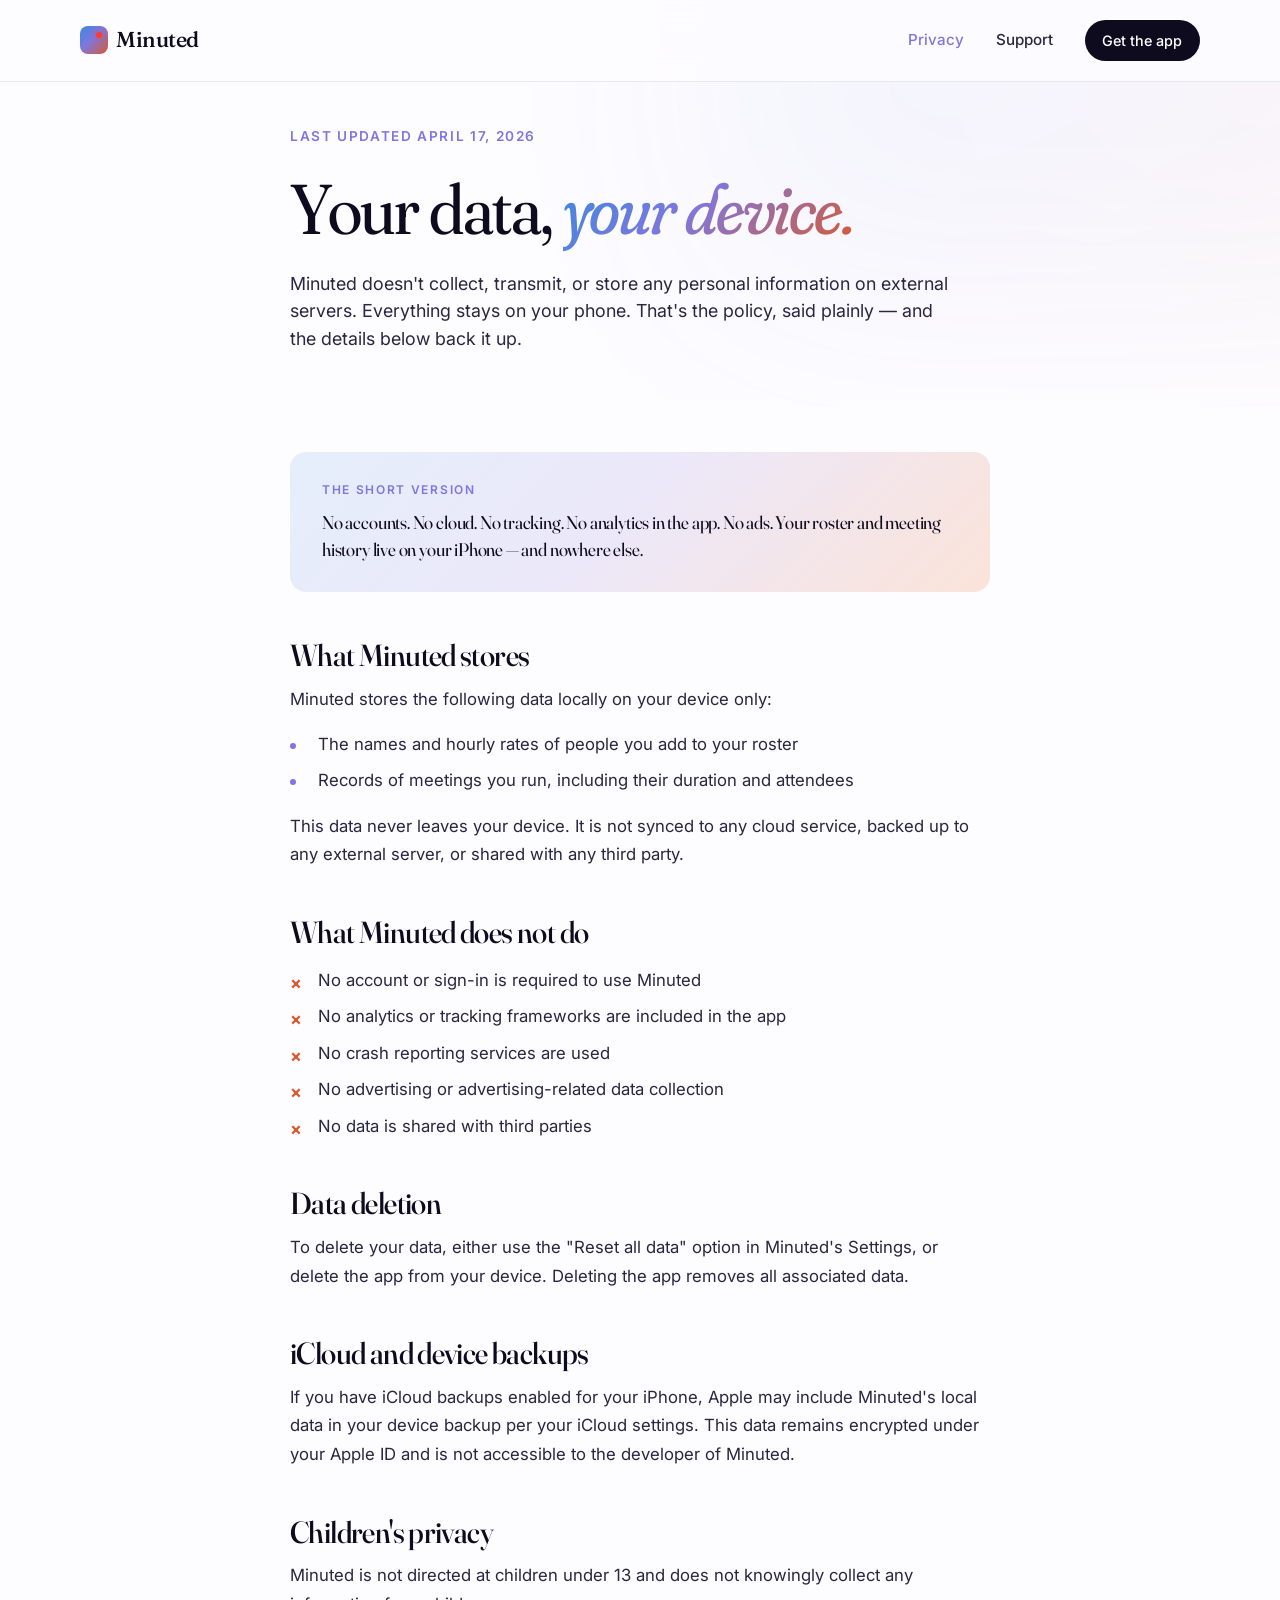
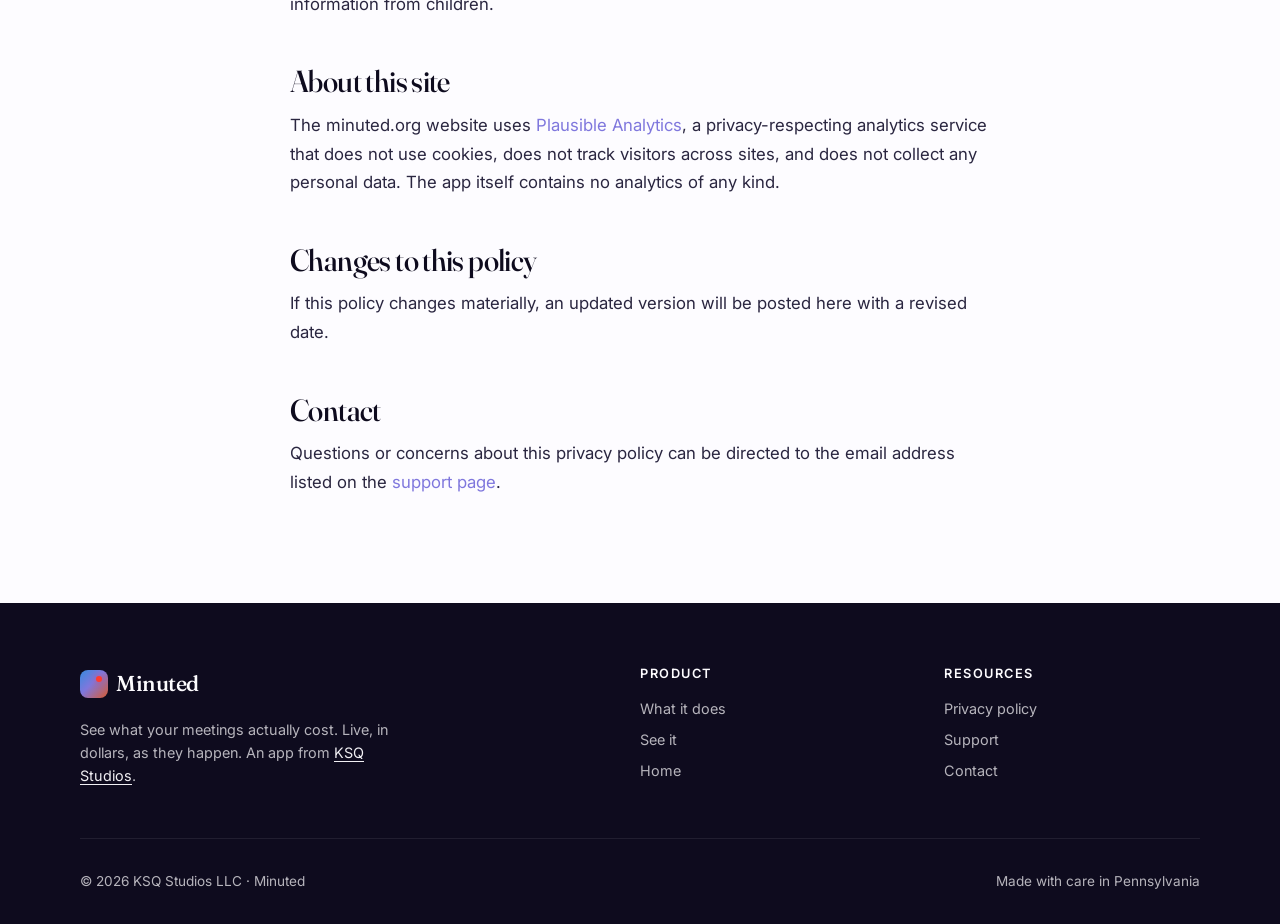
==== privacy.html @ 99061b3e "Update privacy/support: standardize email to support@ksqstudios.com" ====
<!DOCTYPE html>
<html lang="en">
<head>
  <meta charset="UTF-8">
  <meta name="viewport" content="width=device-width, initial-scale=1.0">
  <meta name="description" content="Minuted doesn't collect or transmit any personal data. Everything stays on your device.">
  <title>Privacy — Minuted</title>

  <!-- Favicon -->
  <link rel="icon" type="image/png" href="/favicon.png">
  <link rel="apple-touch-icon" href="/apple-touch-icon.png">

  <meta property="og:title" content="Minuted — Privacy">
  <meta property="og:description" content="Minuted doesn't collect or transmit any personal data. Everything stays on your device.">
  <meta property="og:type" content="website">
  <meta property="og:url" content="https://minuted.org/privacy">
  <meta property="og:image" content="https://minuted.org/og-image.png">
  <meta property="og:image:width" content="1200">
  <meta property="og:image:height" content="630">
  <meta name="twitter:card" content="summary_large_image">
  <meta name="twitter:image" content="https://minuted.org/og-image.png">

  <link rel="canonical" href="https://minuted.org/privacy">

  <link rel="preconnect" href="https://fonts.googleapis.com">
  <link rel="preconnect" href="https://fonts.gstatic.com" crossorigin>
  <link href="https://fonts.googleapis.com/css2?family=Fraunces:ital,opsz,wght@0,9..144,300..900;1,9..144,300..900&family=Inter:wght@400;500;600;700&display=swap" rel="stylesheet">

  <script defer data-domain="minuted.org" src="https://plausible.io/js/script.js"></script>

  <style>
    :root {
      --color-blue: #378ADD;
      --color-purple: #7F77DD;
      --color-coral: #D85A30;
      --color-ink: #0E0B1E;
      --color-ink-soft: #2A2640;
      --color-mist: #F7F4FB;
      --color-paper: #FDFCFF;
      --color-border: rgba(14, 11, 30, 0.08);

      --gradient-meeting: linear-gradient(135deg, #378ADD 0%, #7F77DD 45%, #D85A30 100%);
      --gradient-soft: linear-gradient(135deg, #E5EEFB 0%, #EBE8FA 45%, #FBE3D9 100%);

      --font-display: 'Fraunces', Georgia, serif;
      --font-body: 'Inter', -apple-system, BlinkMacSystemFont, sans-serif;

      --container: 1200px;
      --container-narrow: 780px;
    }

    * { box-sizing: border-box; }

    html {
      scroll-behavior: smooth;
      -webkit-font-smoothing: antialiased;
      -moz-osx-font-smoothing: grayscale;
    }

    body {
      margin: 0;
      padding: 0;
      font-family: var(--font-body);
      font-size: 17px;
      line-height: 1.6;
      color: var(--color-ink);
      background: var(--color-paper);
      overflow-x: hidden;
    }

    h1, h2, h3, h4 {
      font-family: var(--font-display);
      font-weight: 400;
      letter-spacing: -0.02em;
      line-height: 1.05;
      margin: 0;
    }

    h1 {
      font-size: clamp(2.6rem, 6vw, 4.4rem);
      font-variation-settings: "opsz" 144, "SOFT" 50;
    }

    h2 {
      font-size: clamp(1.5rem, 2.5vw, 1.9rem);
      font-variation-settings: "opsz" 100;
      font-weight: 500;
    }

    h3 {
      font-size: 1.1rem;
      font-family: var(--font-body);
      font-weight: 600;
      letter-spacing: -0.01em;
      line-height: 1.3;
    }

    p { margin: 0 0 1em; }

    a {
      color: var(--color-purple);
      text-decoration: none;
      transition: color 0.2s ease;
    }

    a:hover { color: var(--color-coral); }

    .container {
      max-width: var(--container);
      margin: 0 auto;
      padding: 0 clamp(20px, 5vw, 40px);
    }

    .container-narrow {
      max-width: var(--container-narrow);
      margin: 0 auto;
      padding: 0 clamp(20px, 5vw, 40px);
    }

    /* Nav */
    nav {
      position: fixed;
      top: 0;
      left: 0;
      right: 0;
      z-index: 100;
      padding: 1.25rem 0;
      background: rgba(253, 252, 255, 0.85);
      backdrop-filter: blur(12px);
      -webkit-backdrop-filter: blur(12px);
      border-bottom: 1px solid var(--color-border);
    }

    .nav-inner {
      display: flex;
      align-items: center;
      justify-content: space-between;
    }

    .logo {
      display: flex;
      align-items: center;
      gap: 0.5rem;
      font-family: var(--font-display);
      font-size: 1.35rem;
      font-weight: 500;
      color: var(--color-ink);
      letter-spacing: -0.02em;
    }

    .logo-mark {
      width: 28px;
      height: 28px;
      background: var(--gradient-meeting);
      border-radius: 8px;
      position: relative;
      overflow: hidden;
    }

    .logo-mark::after {
      content: '';
      position: absolute;
      top: 6px;
      right: 6px;
      width: 6px;
      height: 6px;
      background: #FF3B30;
      border-radius: 50%;
      box-shadow: 0 0 6px rgba(255, 59, 48, 0.6);
    }

    .nav-links {
      display: flex;
      gap: 2rem;
      align-items: center;
      font-size: 0.95rem;
    }

    .nav-links a {
      color: var(--color-ink-soft);
      font-weight: 500;
    }

    .nav-links a.active {
      color: var(--color-purple);
    }

    .nav-cta {
      background: var(--color-ink);
      color: white !important;
      padding: 0.55rem 1.1rem;
      border-radius: 100px;
      font-size: 0.9rem;
      transition: transform 0.2s ease, background 0.2s ease;
    }

    .nav-cta:hover {
      background: var(--color-purple);
      transform: translateY(-1px);
      color: white !important;
    }

    @media (max-width: 640px) {
      .nav-links a:not(.nav-cta):not(.active) { display: none; }
    }

    /* Page hero — quieter than the main site's */
    .page-hero {
      padding: clamp(7rem, 14vh, 10rem) 0 clamp(2rem, 4vh, 3rem);
      position: relative;
      overflow: hidden;
    }

    .page-hero::before {
      content: '';
      position: absolute;
      top: -30%;
      right: -15%;
      width: 60%;
      height: 100%;
      background: var(--gradient-meeting);
      opacity: 0.06;
      filter: blur(120px);
      z-index: -1;
    }

    .page-eyebrow {
      font-family: var(--font-body);
      font-size: 0.85rem;
      font-weight: 600;
      letter-spacing: 0.12em;
      text-transform: uppercase;
      color: var(--color-purple);
      margin-bottom: 1.5rem;
    }

    .page-hero h1 em {
      font-style: italic;
      background: var(--gradient-meeting);
      -webkit-background-clip: text;
      background-clip: text;
      -webkit-text-fill-color: transparent;
      font-variation-settings: "opsz" 144, "SOFT" 100;
    }

    .page-hero-sub {
      max-width: 60ch;
      font-size: clamp(1.05rem, 1.4vw, 1.2rem);
      color: var(--color-ink-soft);
      margin-top: 1.5rem;
      line-height: 1.55;
    }

    /* Article body */
    article {
      padding: clamp(2rem, 5vh, 4rem) 0 clamp(4rem, 10vh, 7rem);
    }

    article h2 {
      margin-top: 3rem;
      margin-bottom: 0.8rem;
    }

    article h2:first-of-type {
      margin-top: 0;
    }

    article p {
      color: var(--color-ink-soft);
      font-size: 1.05rem;
      line-height: 1.7;
    }

    article ul {
      color: var(--color-ink-soft);
      font-size: 1.05rem;
      line-height: 1.7;
      padding-left: 0;
      list-style: none;
    }

    article ul li {
      padding-left: 1.75rem;
      position: relative;
      margin-bottom: 0.5rem;
    }

    article ul li::before {
      content: '';
      position: absolute;
      left: 0;
      top: 0.75em;
      width: 6px;
      height: 6px;
      border-radius: 50%;
      background: var(--color-purple);
    }

    /* Summary callout at the top */
    .summary {
      padding: 1.75rem 2rem;
      background: var(--gradient-soft);
      border-radius: 16px;
      margin-bottom: 3rem;
    }

    .summary-label {
      font-family: var(--font-body);
      font-size: 0.75rem;
      font-weight: 600;
      letter-spacing: 0.14em;
      text-transform: uppercase;
      color: var(--color-purple);
      margin-bottom: 0.6rem;
    }

    .summary p {
      margin: 0;
      font-family: var(--font-display);
      font-weight: 400;
      font-size: 1.15rem;
      line-height: 1.5;
      color: var(--color-ink);
      font-variation-settings: "opsz" 100;
      letter-spacing: -0.01em;
    }

    /* "What Minuted does not do" — styled as a clear list */
    .negation-list li::before {
      background: none;
      width: auto;
      height: auto;
      top: 0.45em;
      color: var(--color-coral);
      content: '×';
      font-weight: 700;
      font-size: 1.1rem;
      line-height: 1;
    }

    /* Footer */
    footer {
      background: var(--color-ink);
      color: rgba(253, 252, 255, 0.7);
      padding: 4rem 0 2rem;
      font-size: 0.9rem;
    }

    .footer-inner {
      display: grid;
      grid-template-columns: 2fr 1fr 1fr;
      gap: 3rem;
      margin-bottom: 3rem;
    }

    @media (max-width: 768px) {
      .footer-inner {
        grid-template-columns: 1fr;
        gap: 2rem;
      }
    }

    .footer-brand {
      max-width: 320px;
    }

    .footer-brand .logo {
      color: var(--color-paper);
      margin-bottom: 1rem;
    }

    .footer-brand p {
      font-size: 0.9rem;
      line-height: 1.6;
      margin: 0;
    }

    .footer-col h4 {
      font-family: var(--font-body);
      font-size: 0.8rem;
      font-weight: 600;
      letter-spacing: 0.12em;
      text-transform: uppercase;
      color: var(--color-paper);
      margin: 0 0 1rem;
    }

    .footer-col a {
      display: block;
      color: rgba(253, 252, 255, 0.7);
      margin-bottom: 0.5rem;
    }

    .footer-col a:hover {
      color: var(--color-paper);
    }

    .footer-bottom {
      padding-top: 2rem;
      border-top: 1px solid rgba(253, 252, 255, 0.08);
      display: flex;
      justify-content: space-between;
      flex-wrap: wrap;
      gap: 1rem;
      font-size: 0.85rem;
    }
  </style>
</head>
<body>

  <nav>
    <div class="container">
      <div class="nav-inner">
        <a href="/" class="logo">
          <div class="logo-mark"></div>
          <span>Minuted</span>
        </a>
        <div class="nav-links">
          <a href="/privacy" class="active">Privacy</a>
          <a href="/support">Support</a>
          <a href="/" class="nav-cta">Get the app</a>
        </div>
      </div>
    </div>
  </nav>

  <header class="page-hero">
    <div class="container-narrow">
      <div class="page-eyebrow">Last updated April 17, 2026</div>
      <h1>Your data, <em>your device.</em></h1>
      <p class="page-hero-sub">Minuted doesn't collect, transmit, or store any personal information on external servers. Everything stays on your phone. That's the policy, said plainly — and the details below back it up.</p>
    </div>
  </header>

  <article>
    <div class="container-narrow">

      <div class="summary">
        <div class="summary-label">The short version</div>
        <p>No accounts. No cloud. No tracking. No analytics in the app. No ads. Your roster and meeting history live on your iPhone — and nowhere else.</p>
      </div>

      <h2>What Minuted stores</h2>
      <p>Minuted stores the following data locally on your device only:</p>
      <ul>
        <li>The names and hourly rates of people you add to your roster</li>
        <li>Records of meetings you run, including their duration and attendees</li>
      </ul>
      <p>This data never leaves your device. It is not synced to any cloud service, backed up to any external server, or shared with any third party.</p>

      <h2>What Minuted does not do</h2>
      <ul class="negation-list">
        <li>No account or sign-in is required to use Minuted</li>
        <li>No analytics or tracking frameworks are included in the app</li>
        <li>No crash reporting services are used</li>
        <li>No advertising or advertising-related data collection</li>
        <li>No data is shared with third parties</li>
      </ul>

      <h2>Data deletion</h2>
      <p>To delete your data, either use the "Reset all data" option in Minuted's Settings, or delete the app from your device. Deleting the app removes all associated data.</p>

      <h2>iCloud and device backups</h2>
      <p>If you have iCloud backups enabled for your iPhone, Apple may include Minuted's local data in your device backup per your iCloud settings. This data remains encrypted under your Apple ID and is not accessible to the developer of Minuted.</p>

      <h2>Children's privacy</h2>
      <p>Minuted is not directed at children under 13 and does not knowingly collect any information from children.</p>

      <h2>About this site</h2>
      <p>The minuted.org website uses <a href="https://plausible.io/privacy-focused-web-analytics" target="_blank" rel="noopener">Plausible Analytics</a>, a privacy-respecting analytics service that does not use cookies, does not track visitors across sites, and does not collect any personal data. The app itself contains no analytics of any kind.</p>

      <h2>Changes to this policy</h2>
      <p>If this policy changes materially, an updated version will be posted here with a revised date.</p>

      <h2>Contact</h2>
      <p>Questions or concerns about this privacy policy can be directed to the email address listed on the <a href="/support">support page</a>.</p>

    </div>
  </article>

  <footer>
    <div class="container">
      <div class="footer-inner">
        <div class="footer-brand">
          <a href="/" class="logo">
            <div class="logo-mark"></div>
            <span>Minuted</span>
          </a>
          <p>See what your meetings actually cost. Live, in dollars, as they happen. An app from <a href="https://ksqstudios.com" style="color:rgba(253,252,255,0.95);text-decoration:underline;text-decoration-thickness:1px;text-underline-offset:3px;">KSQ Studios</a>.</p>
        </div>

        <div class="footer-col">
          <h4>Product</h4>
          <a href="/#what">What it does</a>
          <a href="/#showcase">See it</a>
          <a href="/">Home</a>
        </div>

        <div class="footer-col">
          <h4>Resources</h4>
          <a href="/privacy">Privacy policy</a>
          <a href="/support">Support</a>
          <a href="mailto:support@ksqstudios.com">Contact</a>
        </div>
      </div>

      <div class="footer-bottom">
        <div>© 2026 KSQ Studios LLC · Minuted</div>
        <div>Made with care in Pennsylvania</div>
      </div>
    </div>
  </footer>

</body>
</html>
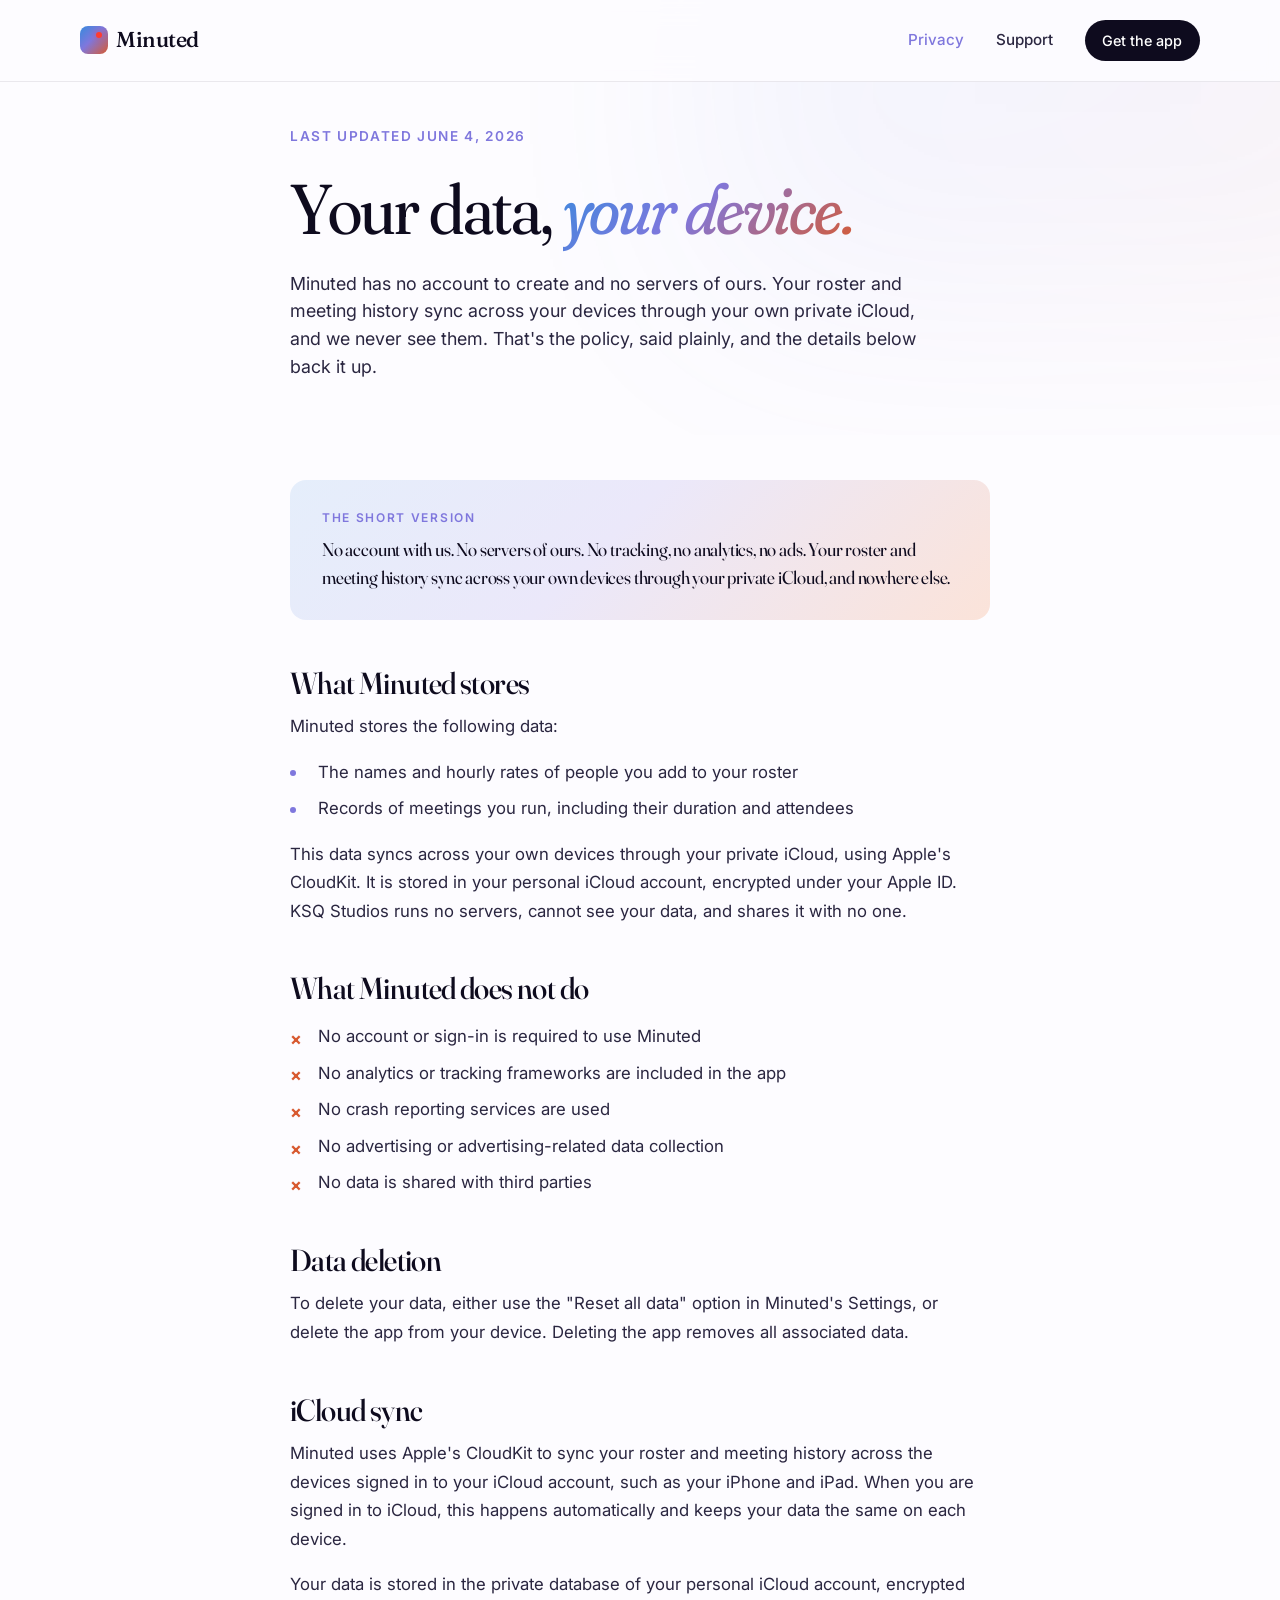
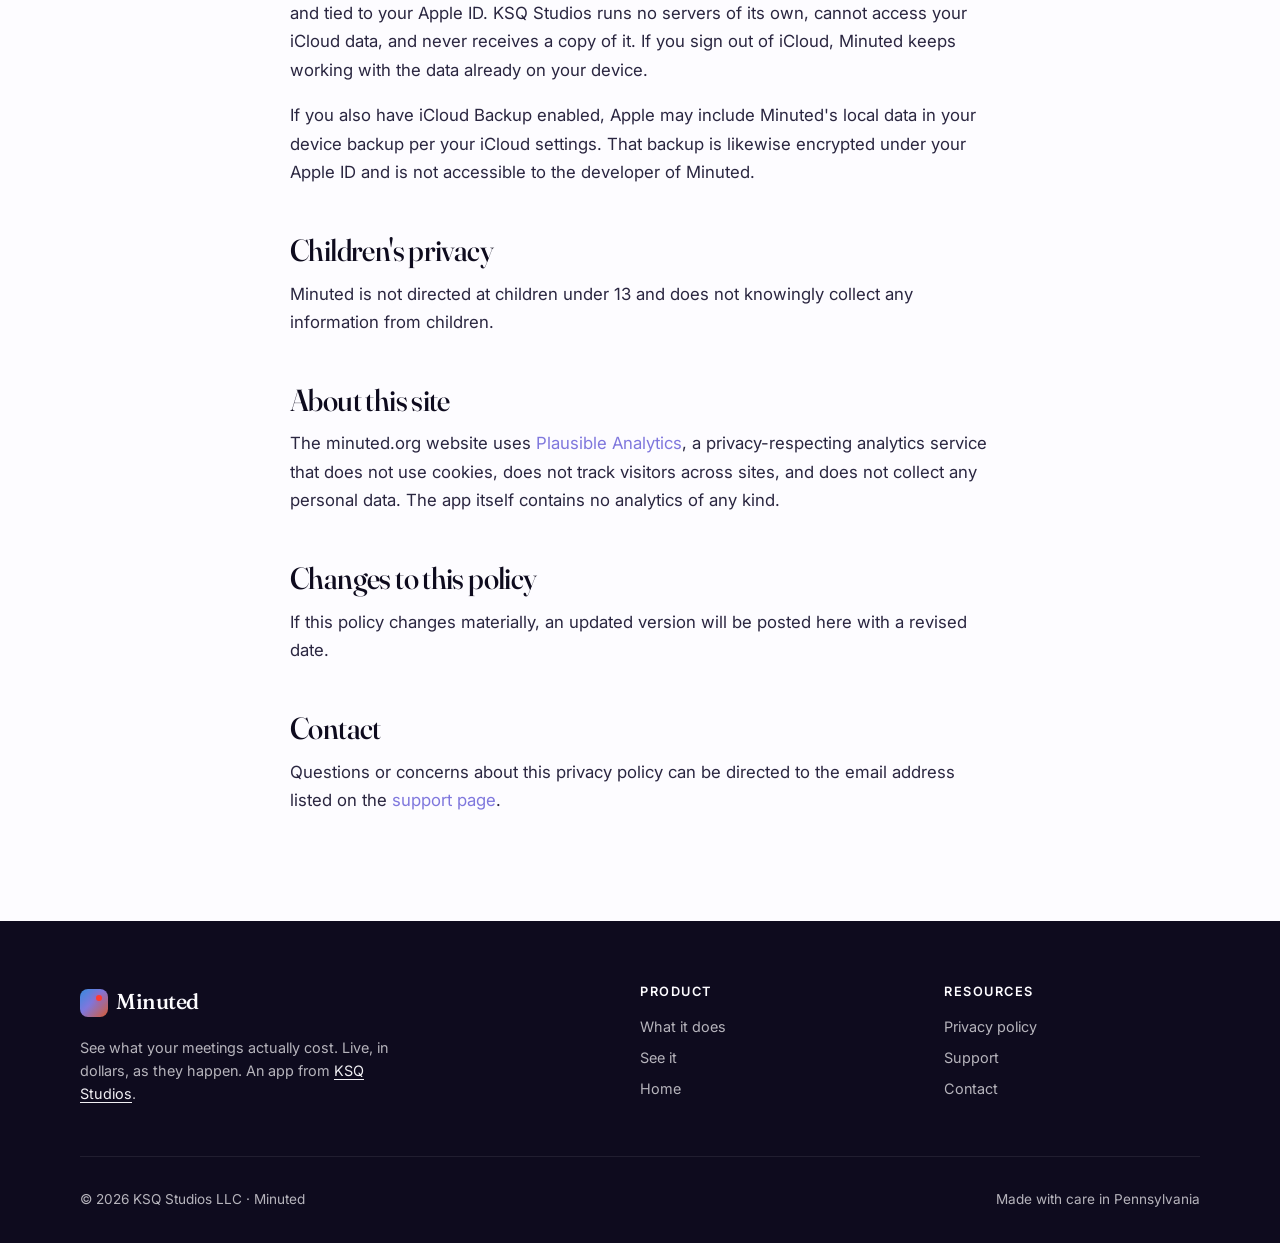
==== commit 972be7e4: "Updated index and privacy pages to document new iCloud sync features" ====
--- a/privacy.html
+++ b/privacy.html
@@ -3,7 +3,7 @@
 <head>
   <meta charset="UTF-8">
   <meta name="viewport" content="width=device-width, initial-scale=1.0">
-  <meta name="description" content="Minuted doesn't collect or transmit any personal data. Everything stays on your device.">
+  <meta name="description" content="Minuted has no account and no servers of ours. Your data syncs across your devices through your private iCloud, and we never see it.">
   <title>Privacy — Minuted</title>
 
   <!-- Favicon -->
@@ -11,7 +11,7 @@
   <link rel="apple-touch-icon" href="/apple-touch-icon.png">
 
   <meta property="og:title" content="Minuted — Privacy">
-  <meta property="og:description" content="Minuted doesn't collect or transmit any personal data. Everything stays on your device.">
+  <meta property="og:description" content="Minuted has no account and no servers of ours. Your data syncs across your devices through your private iCloud, and we never see it.">
   <meta property="og:type" content="website">
   <meta property="og:url" content="https://minuted.org/privacy">
   <meta property="og:image" content="https://minuted.org/og-image.png">
@@ -426,9 +426,9 @@
 
   <header class="page-hero">
     <div class="container-narrow">
-      <div class="page-eyebrow">Last updated April 17, 2026</div>
+      <div class="page-eyebrow">Last updated June 4, 2026</div>
       <h1>Your data, <em>your device.</em></h1>
-      <p class="page-hero-sub">Minuted doesn't collect, transmit, or store any personal information on external servers. Everything stays on your phone. That's the policy, said plainly — and the details below back it up.</p>
+      <p class="page-hero-sub">Minuted has no account to create and no servers of ours. Your roster and meeting history sync across your devices through your own private iCloud, and we never see them. That's the policy, said plainly, and the details below back it up.</p>
     </div>
   </header>
 
@@ -437,16 +437,16 @@
 
       <div class="summary">
         <div class="summary-label">The short version</div>
-        <p>No accounts. No cloud. No tracking. No analytics in the app. No ads. Your roster and meeting history live on your iPhone — and nowhere else.</p>
+        <p>No account with us. No servers of ours. No tracking, no analytics, no ads. Your roster and meeting history sync across your own devices through your private iCloud, and nowhere else.</p>
       </div>
 
       <h2>What Minuted stores</h2>
-      <p>Minuted stores the following data locally on your device only:</p>
+      <p>Minuted stores the following data:</p>
       <ul>
         <li>The names and hourly rates of people you add to your roster</li>
         <li>Records of meetings you run, including their duration and attendees</li>
       </ul>
-      <p>This data never leaves your device. It is not synced to any cloud service, backed up to any external server, or shared with any third party.</p>
+      <p>This data syncs across your own devices through your private iCloud, using Apple's CloudKit. It is stored in your personal iCloud account, encrypted under your Apple ID. KSQ Studios runs no servers, cannot see your data, and shares it with no one.</p>
 
       <h2>What Minuted does not do</h2>
       <ul class="negation-list">
@@ -460,8 +460,10 @@
       <h2>Data deletion</h2>
       <p>To delete your data, either use the "Reset all data" option in Minuted's Settings, or delete the app from your device. Deleting the app removes all associated data.</p>
 
-      <h2>iCloud and device backups</h2>
-      <p>If you have iCloud backups enabled for your iPhone, Apple may include Minuted's local data in your device backup per your iCloud settings. This data remains encrypted under your Apple ID and is not accessible to the developer of Minuted.</p>
+      <h2>iCloud sync</h2>
+      <p>Minuted uses Apple's CloudKit to sync your roster and meeting history across the devices signed in to your iCloud account, such as your iPhone and iPad. When you are signed in to iCloud, this happens automatically and keeps your data the same on each device.</p>
+      <p>Your data is stored in the private database of your personal iCloud account, encrypted and tied to your Apple ID. KSQ Studios runs no servers of its own, cannot access your iCloud data, and never receives a copy of it. If you sign out of iCloud, Minuted keeps working with the data already on your device.</p>
+      <p>If you also have iCloud Backup enabled, Apple may include Minuted's local data in your device backup per your iCloud settings. That backup is likewise encrypted under your Apple ID and is not accessible to the developer of Minuted.</p>
 
       <h2>Children's privacy</h2>
       <p>Minuted is not directed at children under 13 and does not knowingly collect any information from children.</p>
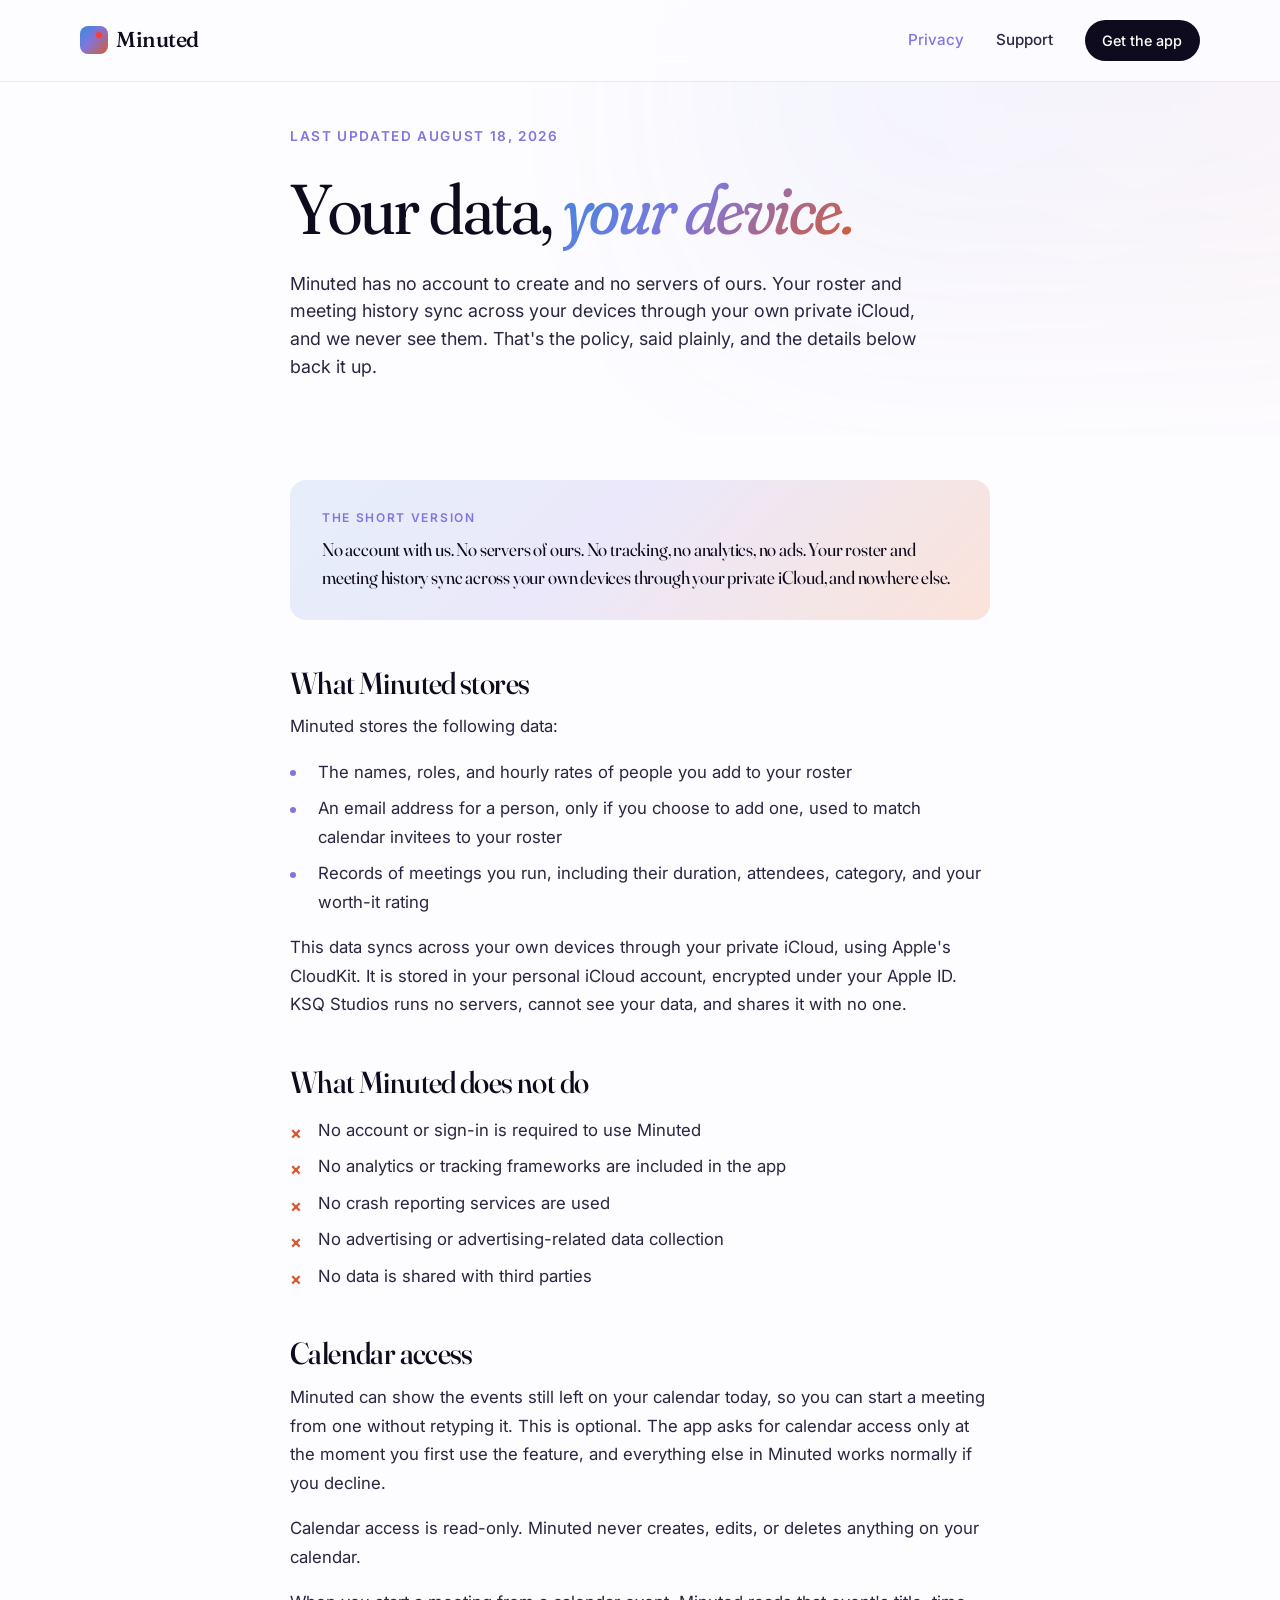
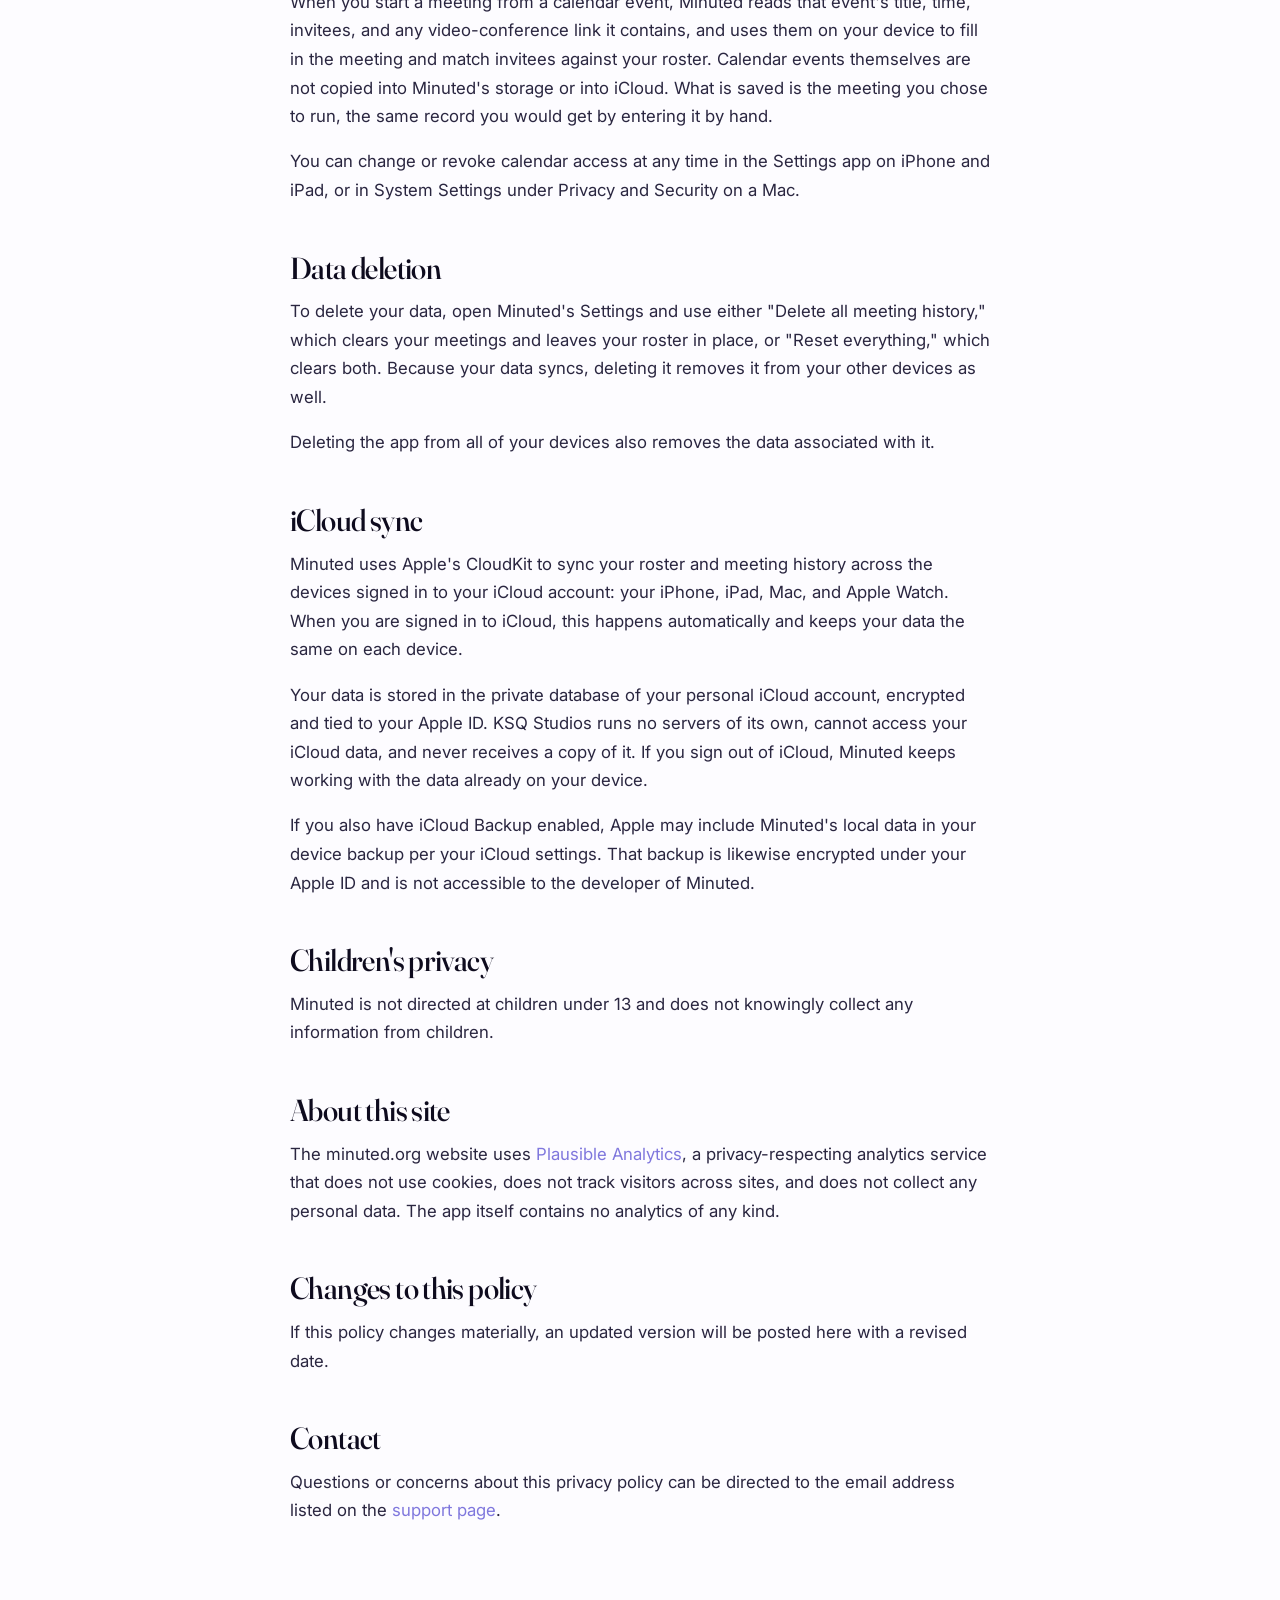
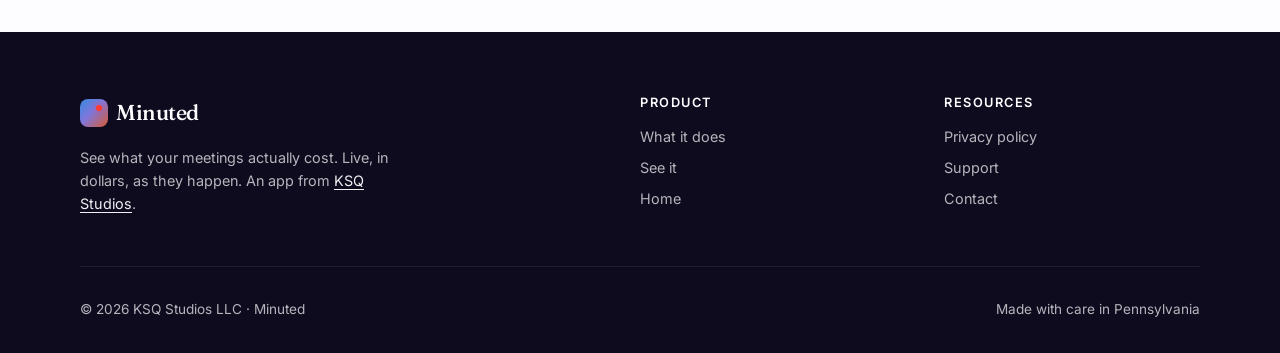
==== commit fc73422f: "updated all pages for new additional features and updates" ====
--- a/privacy.html
+++ b/privacy.html
@@ -426,7 +426,7 @@
 
   <header class="page-hero">
     <div class="container-narrow">
-      <div class="page-eyebrow">Last updated June 4, 2026</div>
+      <div class="page-eyebrow">Last updated August 18, 2026</div>
       <h1>Your data, <em>your device.</em></h1>
       <p class="page-hero-sub">Minuted has no account to create and no servers of ours. Your roster and meeting history sync across your devices through your own private iCloud, and we never see them. That's the policy, said plainly, and the details below back it up.</p>
     </div>
@@ -443,8 +443,9 @@
       <h2>What Minuted stores</h2>
       <p>Minuted stores the following data:</p>
       <ul>
-        <li>The names and hourly rates of people you add to your roster</li>
-        <li>Records of meetings you run, including their duration and attendees</li>
+        <li>The names, roles, and hourly rates of people you add to your roster</li>
+        <li>An email address for a person, only if you choose to add one, used to match calendar invitees to your roster</li>
+        <li>Records of meetings you run, including their duration, attendees, category, and your worth-it rating</li>
       </ul>
       <p>This data syncs across your own devices through your private iCloud, using Apple's CloudKit. It is stored in your personal iCloud account, encrypted under your Apple ID. KSQ Studios runs no servers, cannot see your data, and shares it with no one.</p>
 
@@ -457,11 +458,18 @@
         <li>No data is shared with third parties</li>
       </ul>
 
+      <h2>Calendar access</h2>
+      <p>Minuted can show the events still left on your calendar today, so you can start a meeting from one without retyping it. This is optional. The app asks for calendar access only at the moment you first use the feature, and everything else in Minuted works normally if you decline.</p>
+      <p>Calendar access is read-only. Minuted never creates, edits, or deletes anything on your calendar.</p>
+      <p>When you start a meeting from a calendar event, Minuted reads that event's title, time, invitees, and any video-conference link it contains, and uses them on your device to fill in the meeting and match invitees against your roster. Calendar events themselves are not copied into Minuted's storage or into iCloud. What is saved is the meeting you chose to run, the same record you would get by entering it by hand.</p>
+      <p>You can change or revoke calendar access at any time in the Settings app on iPhone and iPad, or in System Settings under Privacy and Security on a Mac.</p>
+
       <h2>Data deletion</h2>
-      <p>To delete your data, either use the "Reset all data" option in Minuted's Settings, or delete the app from your device. Deleting the app removes all associated data.</p>
+      <p>To delete your data, open Minuted's Settings and use either "Delete all meeting history," which clears your meetings and leaves your roster in place, or "Reset everything," which clears both. Because your data syncs, deleting it removes it from your other devices as well.</p>
+      <p>Deleting the app from all of your devices also removes the data associated with it.</p>
 
       <h2>iCloud sync</h2>
-      <p>Minuted uses Apple's CloudKit to sync your roster and meeting history across the devices signed in to your iCloud account, such as your iPhone and iPad. When you are signed in to iCloud, this happens automatically and keeps your data the same on each device.</p>
+      <p>Minuted uses Apple's CloudKit to sync your roster and meeting history across the devices signed in to your iCloud account: your iPhone, iPad, Mac, and Apple Watch. When you are signed in to iCloud, this happens automatically and keeps your data the same on each device.</p>
       <p>Your data is stored in the private database of your personal iCloud account, encrypted and tied to your Apple ID. KSQ Studios runs no servers of its own, cannot access your iCloud data, and never receives a copy of it. If you sign out of iCloud, Minuted keeps working with the data already on your device.</p>
       <p>If you also have iCloud Backup enabled, Apple may include Minuted's local data in your device backup per your iCloud settings. That backup is likewise encrypted under your Apple ID and is not accessible to the developer of Minuted.</p>
 
@@ -502,7 +510,7 @@
           <h4>Resources</h4>
           <a href="/privacy">Privacy policy</a>
           <a href="/support">Support</a>
-          <a href="mailto:support@ksqstudios.com">Contact</a>
+          <a href="mailto:techsupport@ksqstudios.com">Contact</a>
         </div>
       </div>
 
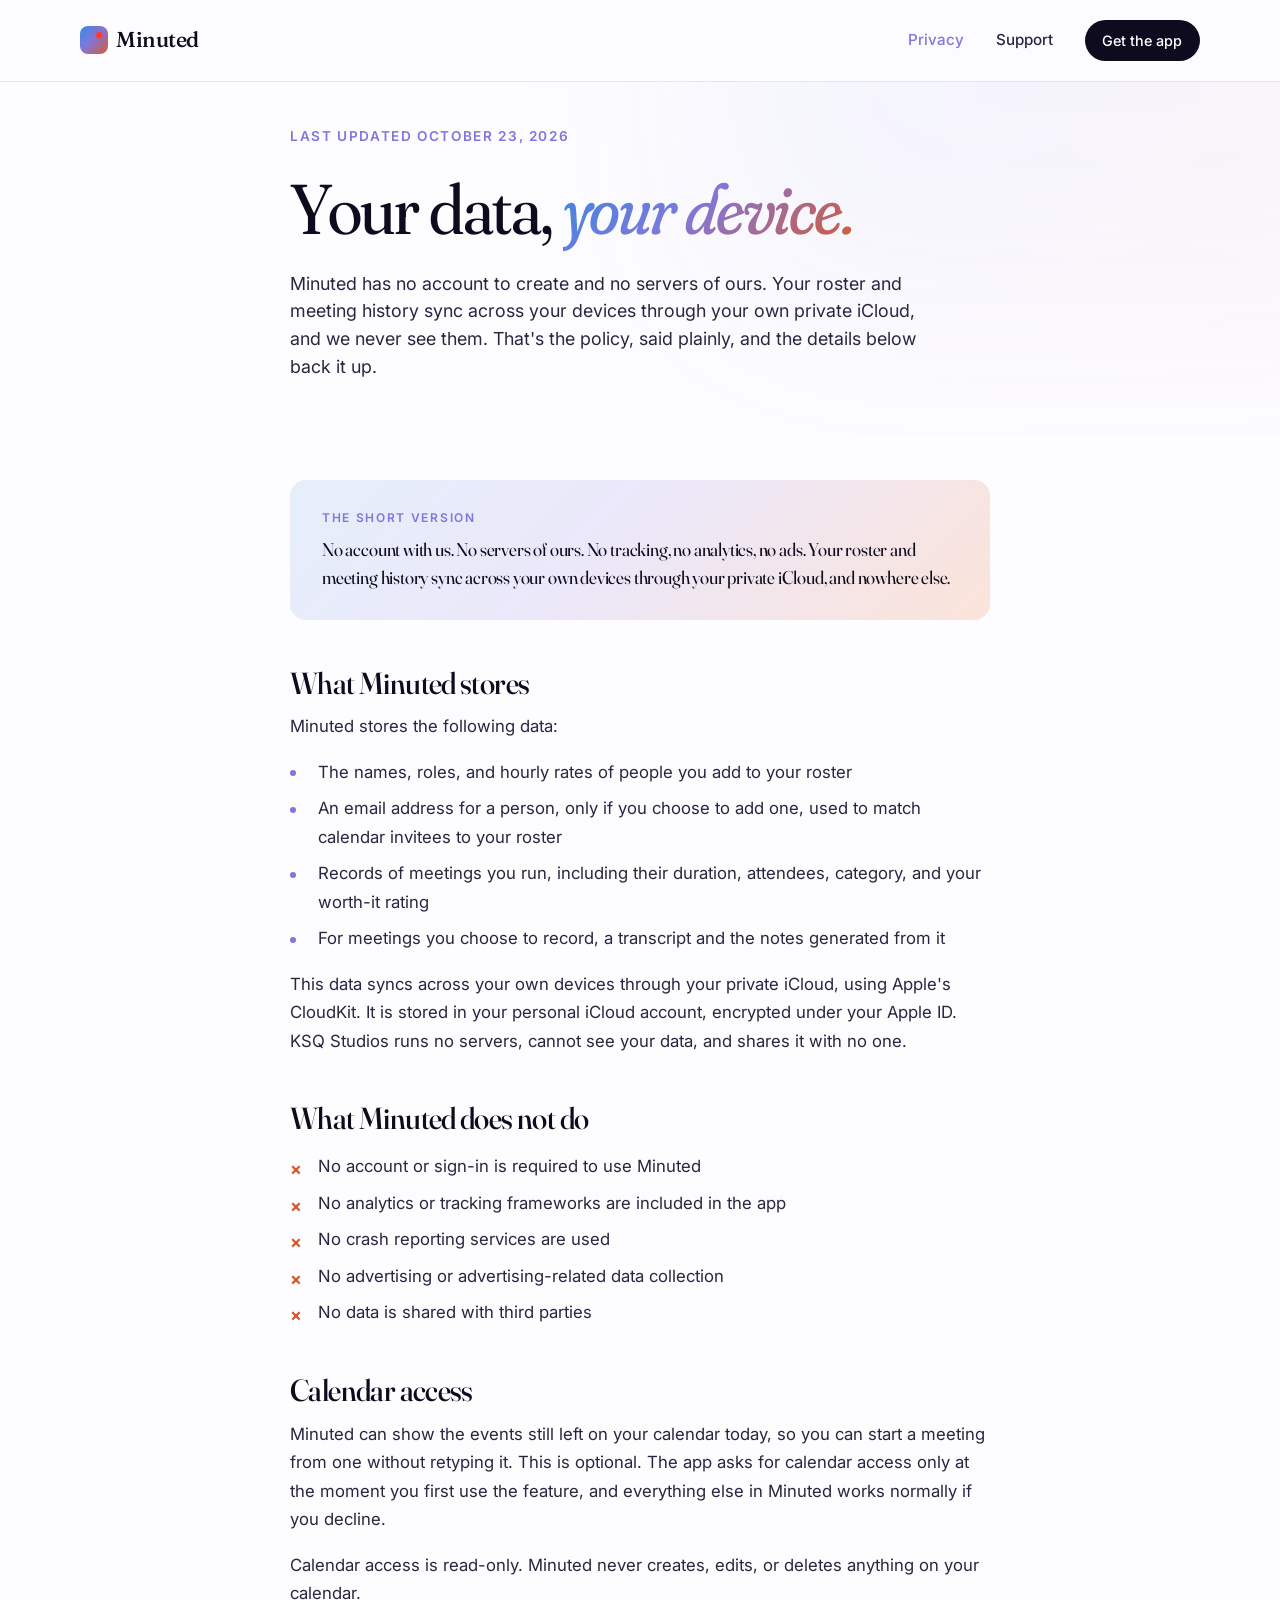
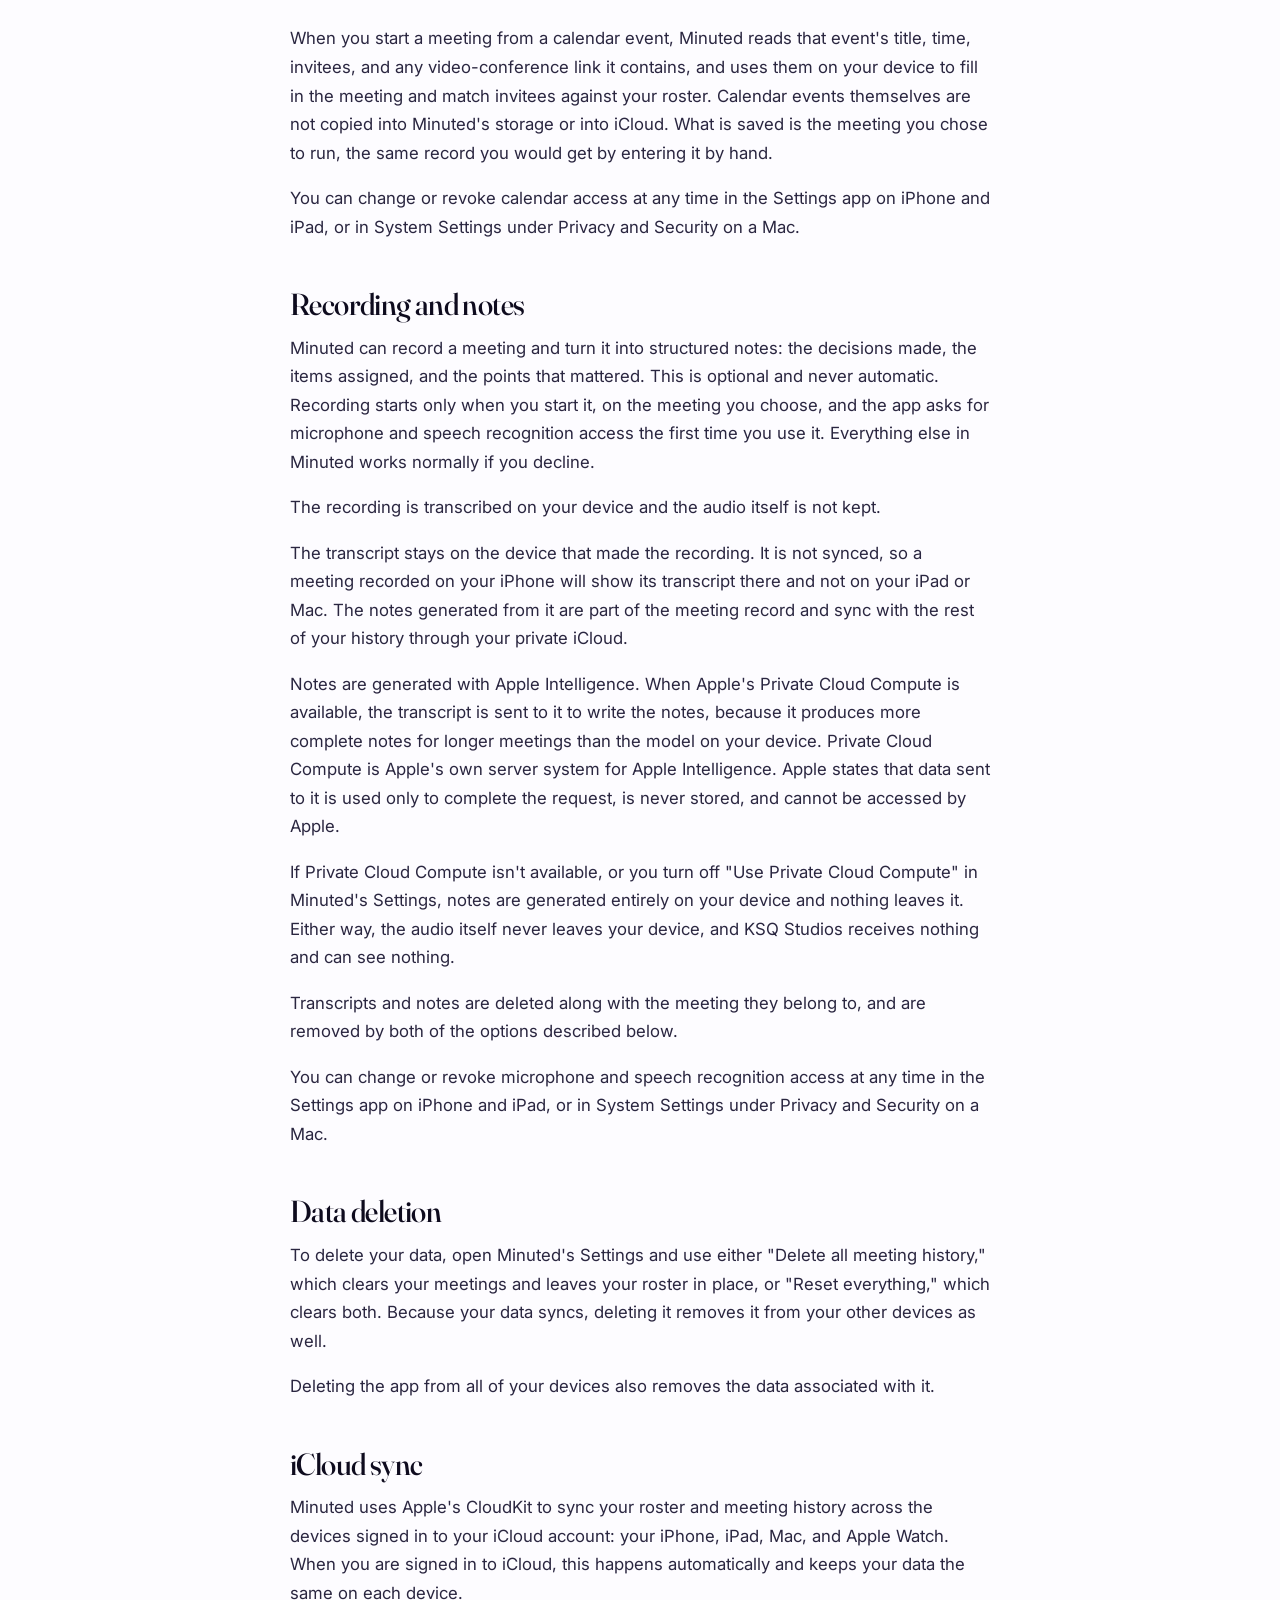
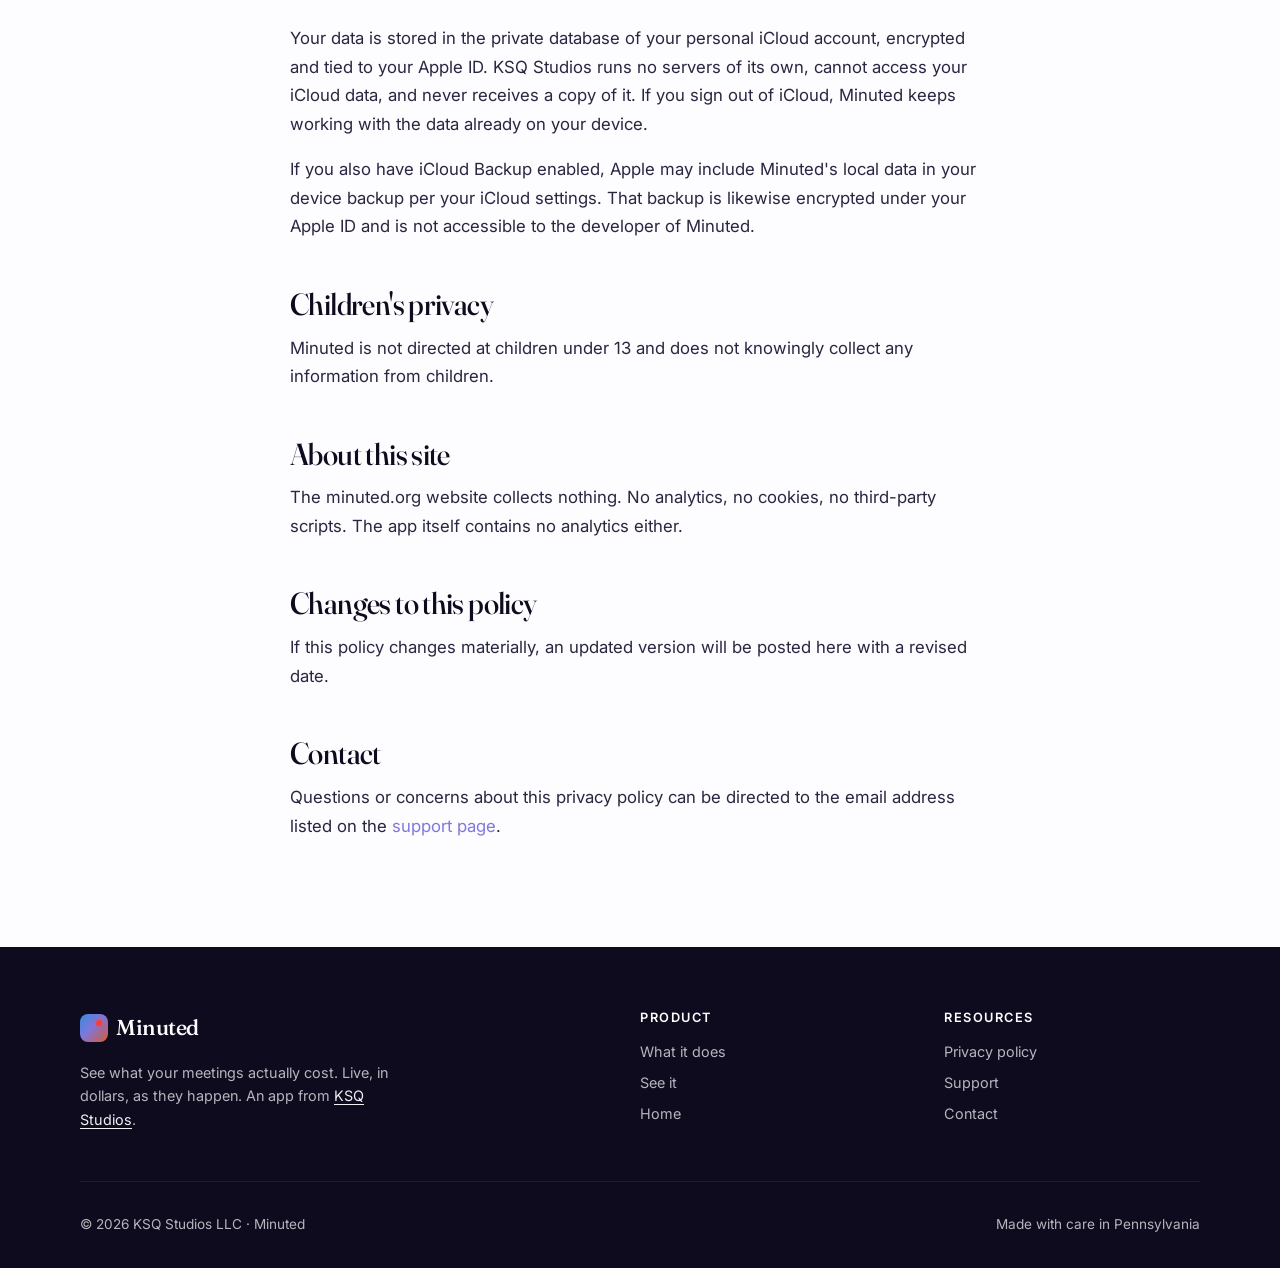
==== commit 889f02f6: "Updated full site for use of PCC going forward" ====
--- a/privacy.html
+++ b/privacy.html
@@ -26,7 +26,6 @@
   <link rel="preconnect" href="https://fonts.gstatic.com" crossorigin>
   <link href="https://fonts.googleapis.com/css2?family=Fraunces:ital,opsz,wght@0,9..144,300..900;1,9..144,300..900&family=Inter:wght@400;500;600;700&display=swap" rel="stylesheet">
 
-  <script defer data-domain="minuted.org" src="https://plausible.io/js/script.js"></script>
 
   <style>
     :root {
@@ -426,7 +425,7 @@
 
   <header class="page-hero">
     <div class="container-narrow">
-      <div class="page-eyebrow">Last updated August 18, 2026</div>
+      <div class="page-eyebrow">Last updated October 23, 2026</div>
       <h1>Your data, <em>your device.</em></h1>
       <p class="page-hero-sub">Minuted has no account to create and no servers of ours. Your roster and meeting history sync across your devices through your own private iCloud, and we never see them. That's the policy, said plainly, and the details below back it up.</p>
     </div>
@@ -446,6 +445,7 @@
         <li>The names, roles, and hourly rates of people you add to your roster</li>
         <li>An email address for a person, only if you choose to add one, used to match calendar invitees to your roster</li>
         <li>Records of meetings you run, including their duration, attendees, category, and your worth-it rating</li>
+        <li>For meetings you choose to record, a transcript and the notes generated from it</li>
       </ul>
       <p>This data syncs across your own devices through your private iCloud, using Apple's CloudKit. It is stored in your personal iCloud account, encrypted under your Apple ID. KSQ Studios runs no servers, cannot see your data, and shares it with no one.</p>
 
@@ -464,6 +464,28 @@
       <p>When you start a meeting from a calendar event, Minuted reads that event's title, time, invitees, and any video-conference link it contains, and uses them on your device to fill in the meeting and match invitees against your roster. Calendar events themselves are not copied into Minuted's storage or into iCloud. What is saved is the meeting you chose to run, the same record you would get by entering it by hand.</p>
       <p>You can change or revoke calendar access at any time in the Settings app on iPhone and iPad, or in System Settings under Privacy and Security on a Mac.</p>
 
+      <h2>Recording and notes</h2>
+      <p>Minuted can record a meeting and turn it into structured notes: the decisions made, the items assigned, and the points that mattered. This is optional and never automatic. Recording starts only when you start it, on the meeting you choose, and the app asks for microphone and speech recognition access the first time you use it. Everything else in Minuted works normally if you decline.</p>
+
+      <!--
+        VERIFY BEFORE PUBLISHING: audio retention.
+        Replace the sentence below with whichever is true of the shipped build.
+
+        If the recording is transcribed and then discarded, use:
+          "The recording is transcribed on your device and the audio itself is
+          not kept."
+
+        If the audio file is retained, say so plainly and state where it lives
+        and for how long. Do not publish this section until this line is correct.
+      -->
+      <p>The recording is transcribed on your device and the audio itself is not kept.</p>
+
+      <p>The transcript stays on the device that made the recording. It is not synced, so a meeting recorded on your iPhone will show its transcript there and not on your iPad or Mac. The notes generated from it are part of the meeting record and sync with the rest of your history through your private iCloud.</p>
+      <p>Notes are generated with Apple Intelligence. When Apple's Private Cloud Compute is available, the transcript is sent to it to write the notes, because it produces more complete notes for longer meetings than the model on your device. Private Cloud Compute is Apple's own server system for Apple Intelligence. Apple states that data sent to it is used only to complete the request, is never stored, and cannot be accessed by Apple.</p>
+      <p>If Private Cloud Compute isn't available, or you turn off "Use Private Cloud Compute" in Minuted's Settings, notes are generated entirely on your device and nothing leaves it. Either way, the audio itself never leaves your device, and KSQ Studios receives nothing and can see nothing.</p>
+      <p>Transcripts and notes are deleted along with the meeting they belong to, and are removed by both of the options described below.</p>
+      <p>You can change or revoke microphone and speech recognition access at any time in the Settings app on iPhone and iPad, or in System Settings under Privacy and Security on a Mac.</p>
+
       <h2>Data deletion</h2>
       <p>To delete your data, open Minuted's Settings and use either "Delete all meeting history," which clears your meetings and leaves your roster in place, or "Reset everything," which clears both. Because your data syncs, deleting it removes it from your other devices as well.</p>
       <p>Deleting the app from all of your devices also removes the data associated with it.</p>
@@ -477,7 +499,7 @@
       <p>Minuted is not directed at children under 13 and does not knowingly collect any information from children.</p>
 
       <h2>About this site</h2>
-      <p>The minuted.org website uses <a href="https://plausible.io/privacy-focused-web-analytics" target="_blank" rel="noopener">Plausible Analytics</a>, a privacy-respecting analytics service that does not use cookies, does not track visitors across sites, and does not collect any personal data. The app itself contains no analytics of any kind.</p>
+      <p>The minuted.org website collects nothing. No analytics, no cookies, no third-party scripts. The app itself contains no analytics either.</p>
 
       <h2>Changes to this policy</h2>
       <p>If this policy changes materially, an updated version will be posted here with a revised date.</p>
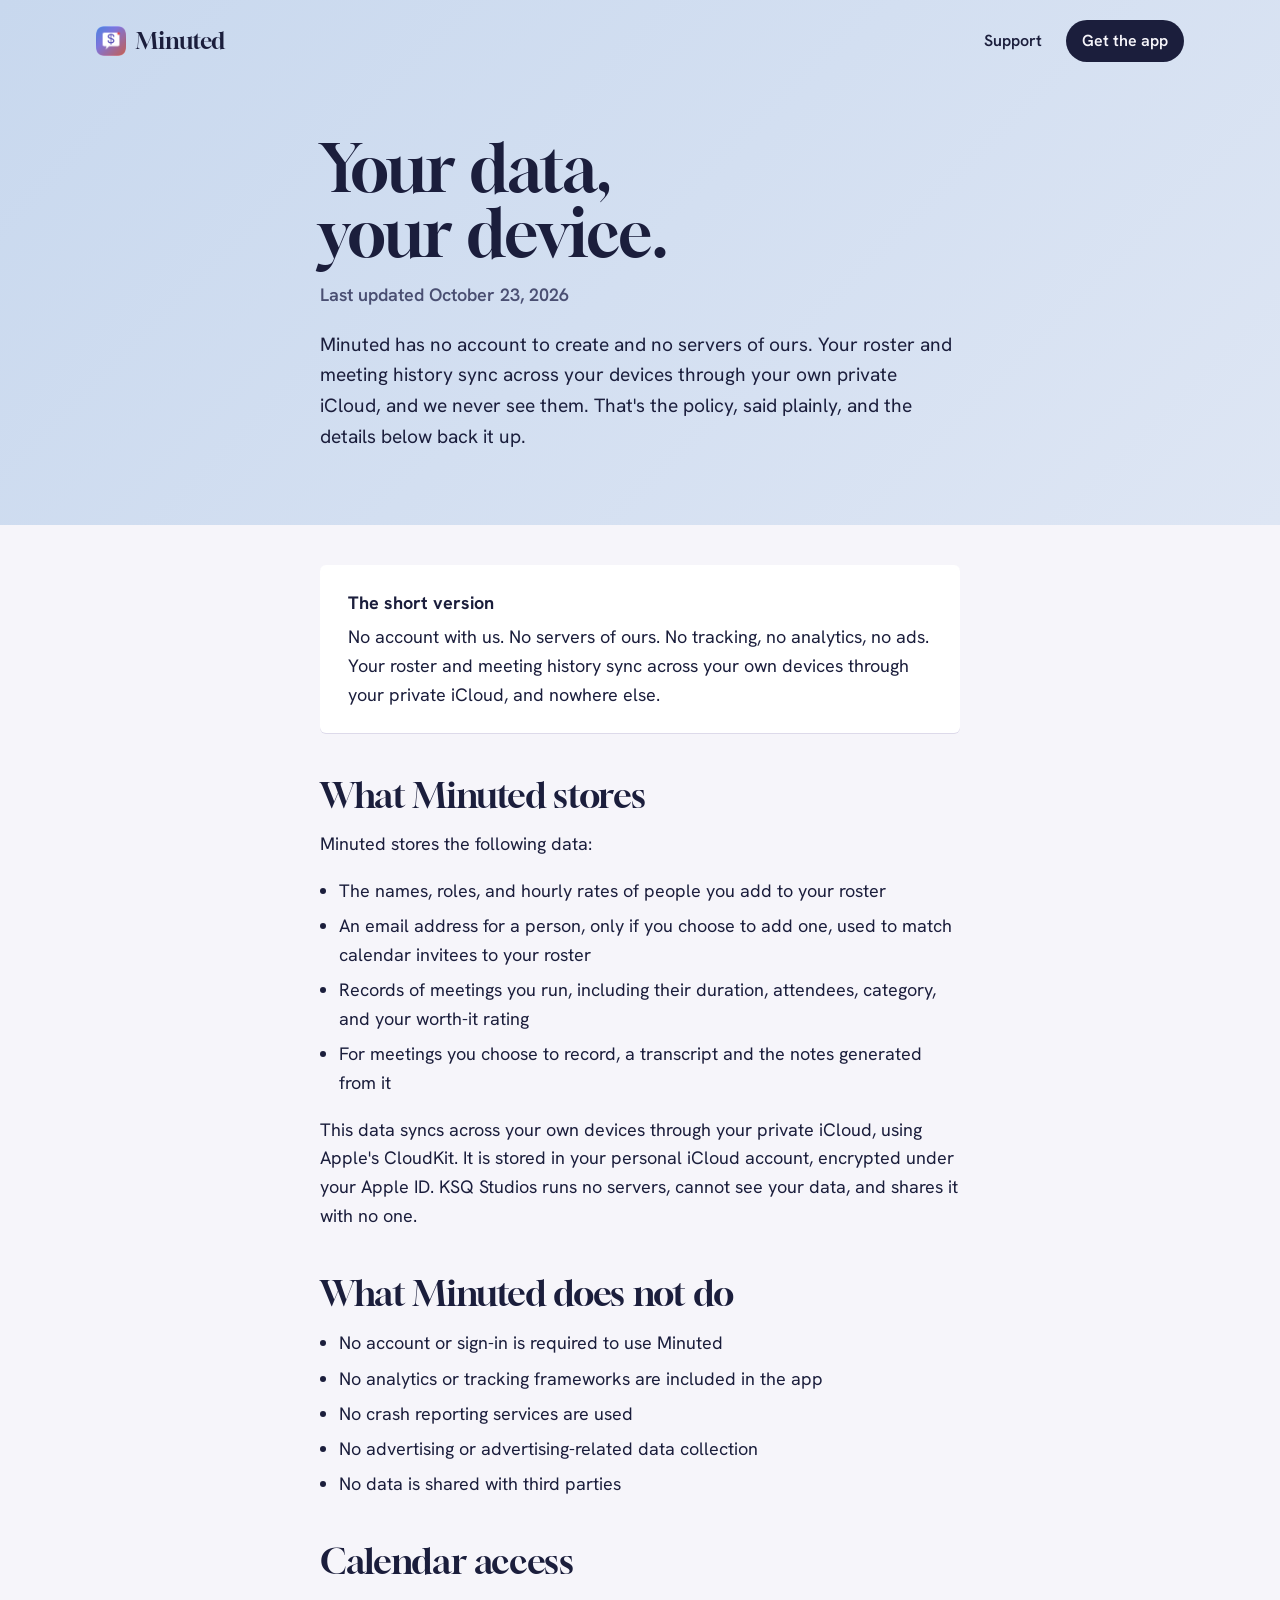
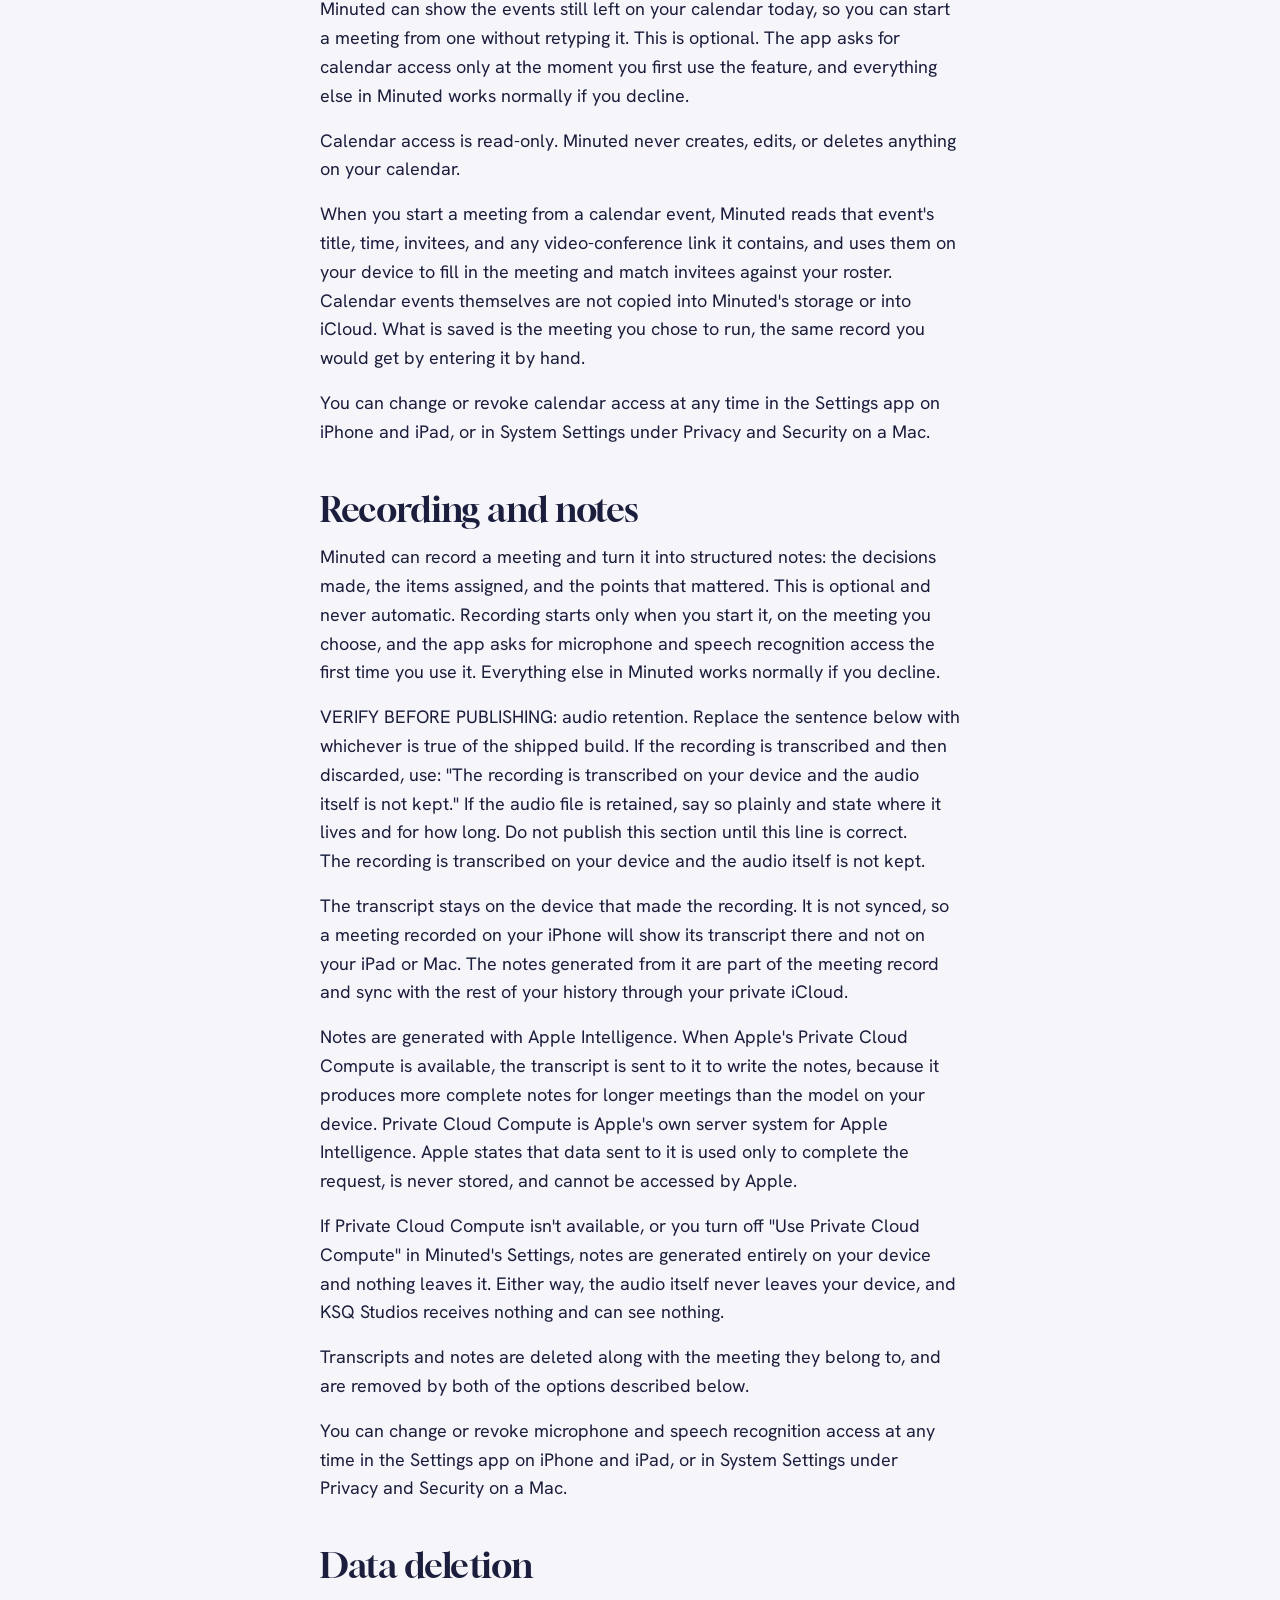
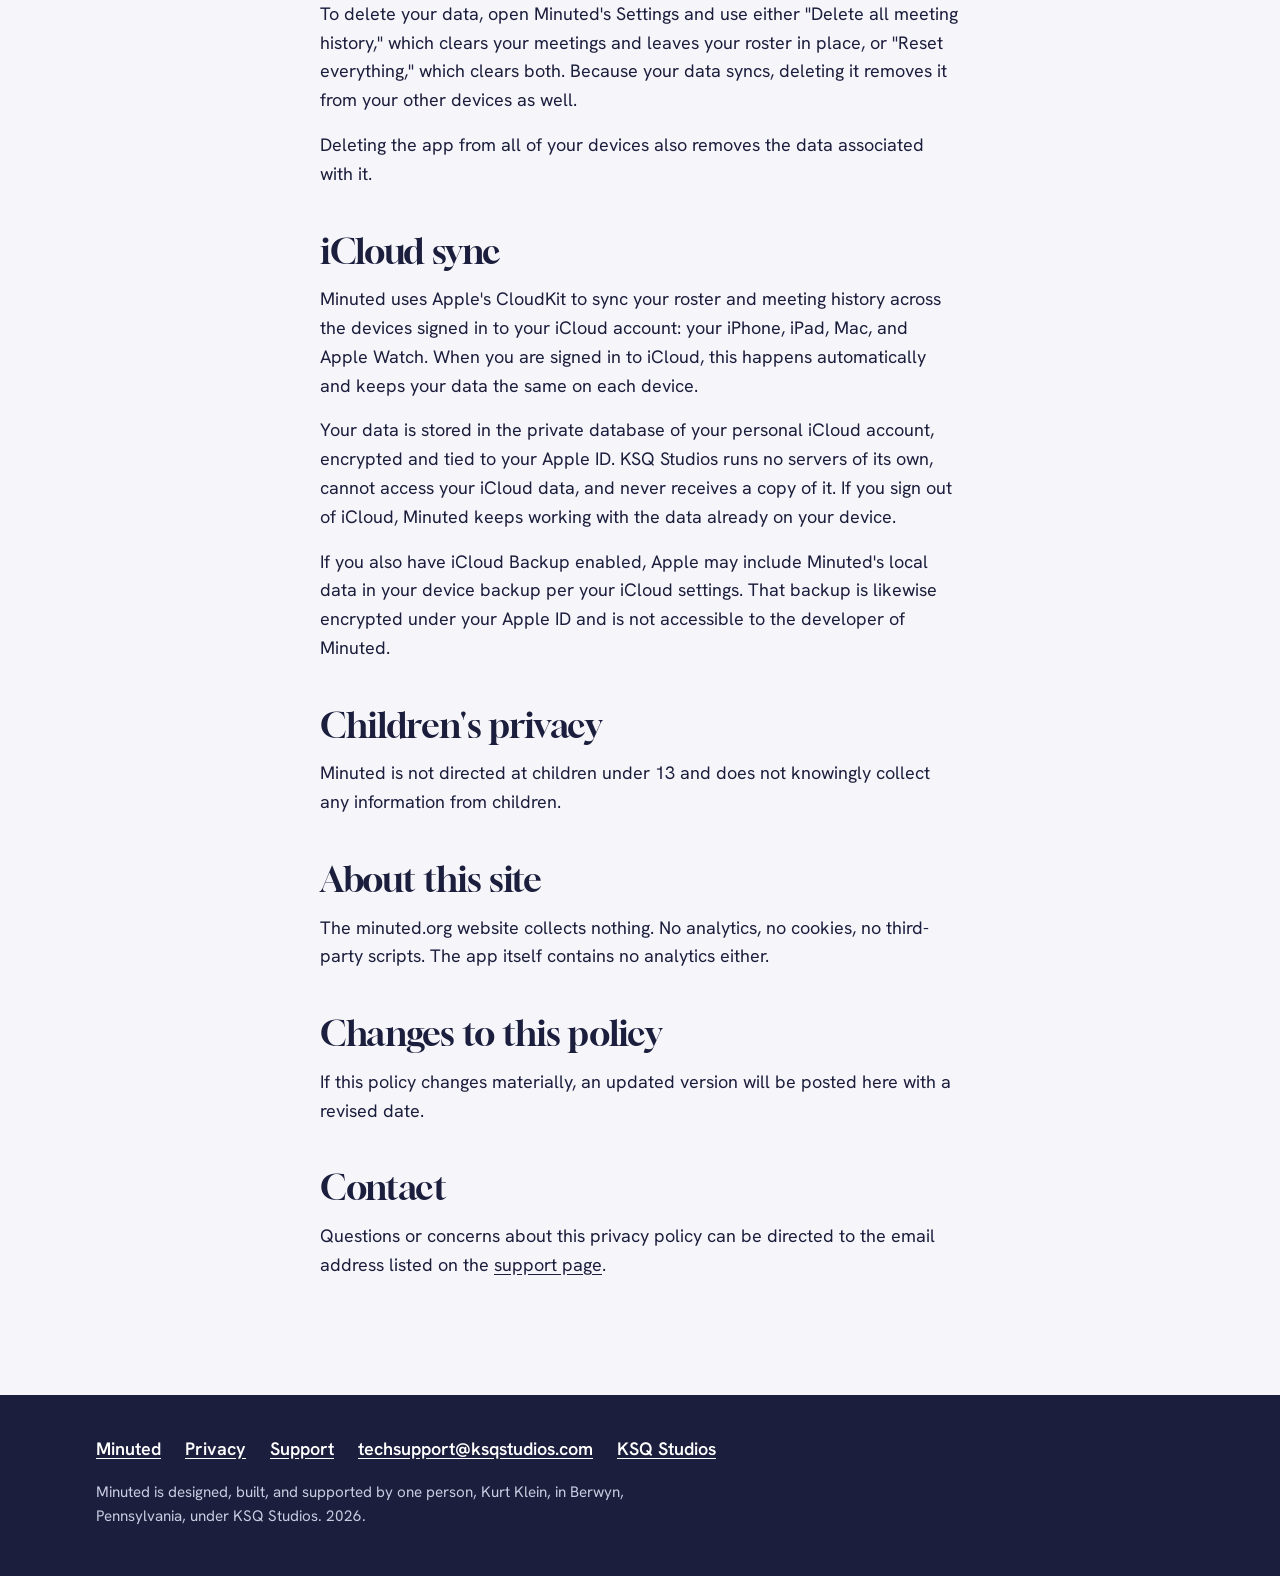
==== commit 8ead4a88: "Redesign the site as a meeting in progress" ====
--- a/privacy.html
+++ b/privacy.html
@@ -4,13 +4,10 @@
   <meta charset="UTF-8">
   <meta name="viewport" content="width=device-width, initial-scale=1.0">
   <meta name="description" content="Minuted has no account and no servers of ours. Your data syncs across your devices through your private iCloud, and we never see it.">
-  <title>Privacy — Minuted</title>
-
-  <!-- Favicon -->
+  <title>Privacy, Minuted</title>
   <link rel="icon" type="image/png" href="/favicon.png">
   <link rel="apple-touch-icon" href="/apple-touch-icon.png">
-
-  <meta property="og:title" content="Minuted — Privacy">
+  <meta property="og:title" content="Minuted, Privacy">
   <meta property="og:description" content="Minuted has no account and no servers of ours. Your data syncs across your devices through your private iCloud, and we never see it.">
   <meta property="og:type" content="website">
   <meta property="og:url" content="https://minuted.org/privacy">
@@ -19,455 +16,66 @@
   <meta property="og:image:height" content="630">
   <meta name="twitter:card" content="summary_large_image">
   <meta name="twitter:image" content="https://minuted.org/og-image.png">
-
   <link rel="canonical" href="https://minuted.org/privacy">
-
   <link rel="preconnect" href="https://fonts.googleapis.com">
   <link rel="preconnect" href="https://fonts.gstatic.com" crossorigin>
-  <link href="https://fonts.googleapis.com/css2?family=Fraunces:ital,opsz,wght@0,9..144,300..900;1,9..144,300..900&family=Inter:wght@400;500;600;700&display=swap" rel="stylesheet">
-
-
-  <style>
-    :root {
-      --color-blue: #378ADD;
-      --color-purple: #7F77DD;
-      --color-coral: #D85A30;
-      --color-ink: #0E0B1E;
-      --color-ink-soft: #2A2640;
-      --color-mist: #F7F4FB;
-      --color-paper: #FDFCFF;
-      --color-border: rgba(14, 11, 30, 0.08);
-
-      --gradient-meeting: linear-gradient(135deg, #378ADD 0%, #7F77DD 45%, #D85A30 100%);
-      --gradient-soft: linear-gradient(135deg, #E5EEFB 0%, #EBE8FA 45%, #FBE3D9 100%);
-
-      --font-display: 'Fraunces', Georgia, serif;
-      --font-body: 'Inter', -apple-system, BlinkMacSystemFont, sans-serif;
-
-      --container: 1200px;
-      --container-narrow: 780px;
-    }
-
-    * { box-sizing: border-box; }
-
-    html {
-      scroll-behavior: smooth;
-      -webkit-font-smoothing: antialiased;
-      -moz-osx-font-smoothing: grayscale;
-    }
-
-    body {
-      margin: 0;
-      padding: 0;
-      font-family: var(--font-body);
-      font-size: 17px;
-      line-height: 1.6;
-      color: var(--color-ink);
-      background: var(--color-paper);
-      overflow-x: hidden;
-    }
-
-    h1, h2, h3, h4 {
-      font-family: var(--font-display);
-      font-weight: 400;
-      letter-spacing: -0.02em;
-      line-height: 1.05;
-      margin: 0;
-    }
-
-    h1 {
-      font-size: clamp(2.6rem, 6vw, 4.4rem);
-      font-variation-settings: "opsz" 144, "SOFT" 50;
-    }
-
-    h2 {
-      font-size: clamp(1.5rem, 2.5vw, 1.9rem);
-      font-variation-settings: "opsz" 100;
-      font-weight: 500;
-    }
-
-    h3 {
-      font-size: 1.1rem;
-      font-family: var(--font-body);
-      font-weight: 600;
-      letter-spacing: -0.01em;
-      line-height: 1.3;
-    }
-
-    p { margin: 0 0 1em; }
-
-    a {
-      color: var(--color-purple);
-      text-decoration: none;
-      transition: color 0.2s ease;
-    }
-
-    a:hover { color: var(--color-coral); }
-
-    .container {
-      max-width: var(--container);
-      margin: 0 auto;
-      padding: 0 clamp(20px, 5vw, 40px);
-    }
-
-    .container-narrow {
-      max-width: var(--container-narrow);
-      margin: 0 auto;
-      padding: 0 clamp(20px, 5vw, 40px);
-    }
-
-    /* Nav */
-    nav {
-      position: fixed;
-      top: 0;
-      left: 0;
-      right: 0;
-      z-index: 100;
-      padding: 1.25rem 0;
-      background: rgba(253, 252, 255, 0.85);
-      backdrop-filter: blur(12px);
-      -webkit-backdrop-filter: blur(12px);
-      border-bottom: 1px solid var(--color-border);
-    }
-
-    .nav-inner {
-      display: flex;
-      align-items: center;
-      justify-content: space-between;
-    }
-
-    .logo {
-      display: flex;
-      align-items: center;
-      gap: 0.5rem;
-      font-family: var(--font-display);
-      font-size: 1.35rem;
-      font-weight: 500;
-      color: var(--color-ink);
-      letter-spacing: -0.02em;
-    }
-
-    .logo-mark {
-      width: 28px;
-      height: 28px;
-      background: var(--gradient-meeting);
-      border-radius: 8px;
-      position: relative;
-      overflow: hidden;
-    }
-
-    .logo-mark::after {
-      content: '';
-      position: absolute;
-      top: 6px;
-      right: 6px;
-      width: 6px;
-      height: 6px;
-      background: #FF3B30;
-      border-radius: 50%;
-      box-shadow: 0 0 6px rgba(255, 59, 48, 0.6);
-    }
-
-    .nav-links {
-      display: flex;
-      gap: 2rem;
-      align-items: center;
-      font-size: 0.95rem;
-    }
-
-    .nav-links a {
-      color: var(--color-ink-soft);
-      font-weight: 500;
-    }
-
-    .nav-links a.active {
-      color: var(--color-purple);
-    }
-
-    .nav-cta {
-      background: var(--color-ink);
-      color: white !important;
-      padding: 0.55rem 1.1rem;
-      border-radius: 100px;
-      font-size: 0.9rem;
-      transition: transform 0.2s ease, background 0.2s ease;
-    }
-
-    .nav-cta:hover {
-      background: var(--color-purple);
-      transform: translateY(-1px);
-      color: white !important;
-    }
-
-    @media (max-width: 640px) {
-      .nav-links a:not(.nav-cta):not(.active) { display: none; }
-    }
-
-    /* Page hero — quieter than the main site's */
-    .page-hero {
-      padding: clamp(7rem, 14vh, 10rem) 0 clamp(2rem, 4vh, 3rem);
-      position: relative;
-      overflow: hidden;
-    }
-
-    .page-hero::before {
-      content: '';
-      position: absolute;
-      top: -30%;
-      right: -15%;
-      width: 60%;
-      height: 100%;
-      background: var(--gradient-meeting);
-      opacity: 0.06;
-      filter: blur(120px);
-      z-index: -1;
-    }
-
-    .page-eyebrow {
-      font-family: var(--font-body);
-      font-size: 0.85rem;
-      font-weight: 600;
-      letter-spacing: 0.12em;
-      text-transform: uppercase;
-      color: var(--color-purple);
-      margin-bottom: 1.5rem;
-    }
-
-    .page-hero h1 em {
-      font-style: italic;
-      background: var(--gradient-meeting);
-      -webkit-background-clip: text;
-      background-clip: text;
-      -webkit-text-fill-color: transparent;
-      font-variation-settings: "opsz" 144, "SOFT" 100;
-    }
-
-    .page-hero-sub {
-      max-width: 60ch;
-      font-size: clamp(1.05rem, 1.4vw, 1.2rem);
-      color: var(--color-ink-soft);
-      margin-top: 1.5rem;
-      line-height: 1.55;
-    }
-
-    /* Article body */
-    article {
-      padding: clamp(2rem, 5vh, 4rem) 0 clamp(4rem, 10vh, 7rem);
-    }
-
-    article h2 {
-      margin-top: 3rem;
-      margin-bottom: 0.8rem;
-    }
-
-    article h2:first-of-type {
-      margin-top: 0;
-    }
-
-    article p {
-      color: var(--color-ink-soft);
-      font-size: 1.05rem;
-      line-height: 1.7;
-    }
-
-    article ul {
-      color: var(--color-ink-soft);
-      font-size: 1.05rem;
-      line-height: 1.7;
-      padding-left: 0;
-      list-style: none;
-    }
-
-    article ul li {
-      padding-left: 1.75rem;
-      position: relative;
-      margin-bottom: 0.5rem;
-    }
-
-    article ul li::before {
-      content: '';
-      position: absolute;
-      left: 0;
-      top: 0.75em;
-      width: 6px;
-      height: 6px;
-      border-radius: 50%;
-      background: var(--color-purple);
-    }
-
-    /* Summary callout at the top */
-    .summary {
-      padding: 1.75rem 2rem;
-      background: var(--gradient-soft);
-      border-radius: 16px;
-      margin-bottom: 3rem;
-    }
-
-    .summary-label {
-      font-family: var(--font-body);
-      font-size: 0.75rem;
-      font-weight: 600;
-      letter-spacing: 0.14em;
-      text-transform: uppercase;
-      color: var(--color-purple);
-      margin-bottom: 0.6rem;
-    }
-
-    .summary p {
-      margin: 0;
-      font-family: var(--font-display);
-      font-weight: 400;
-      font-size: 1.15rem;
-      line-height: 1.5;
-      color: var(--color-ink);
-      font-variation-settings: "opsz" 100;
-      letter-spacing: -0.01em;
-    }
-
-    /* "What Minuted does not do" — styled as a clear list */
-    .negation-list li::before {
-      background: none;
-      width: auto;
-      height: auto;
-      top: 0.45em;
-      color: var(--color-coral);
-      content: '×';
-      font-weight: 700;
-      font-size: 1.1rem;
-      line-height: 1;
-    }
-
-    /* Footer */
-    footer {
-      background: var(--color-ink);
-      color: rgba(253, 252, 255, 0.7);
-      padding: 4rem 0 2rem;
-      font-size: 0.9rem;
-    }
-
-    .footer-inner {
-      display: grid;
-      grid-template-columns: 2fr 1fr 1fr;
-      gap: 3rem;
-      margin-bottom: 3rem;
-    }
-
-    @media (max-width: 768px) {
-      .footer-inner {
-        grid-template-columns: 1fr;
-        gap: 2rem;
-      }
-    }
-
-    .footer-brand {
-      max-width: 320px;
-    }
-
-    .footer-brand .logo {
-      color: var(--color-paper);
-      margin-bottom: 1rem;
-    }
-
-    .footer-brand p {
-      font-size: 0.9rem;
-      line-height: 1.6;
-      margin: 0;
-    }
-
-    .footer-col h4 {
-      font-family: var(--font-body);
-      font-size: 0.8rem;
-      font-weight: 600;
-      letter-spacing: 0.12em;
-      text-transform: uppercase;
-      color: var(--color-paper);
-      margin: 0 0 1rem;
-    }
-
-    .footer-col a {
-      display: block;
-      color: rgba(253, 252, 255, 0.7);
-      margin-bottom: 0.5rem;
-    }
-
-    .footer-col a:hover {
-      color: var(--color-paper);
-    }
-
-    .footer-bottom {
-      padding-top: 2rem;
-      border-top: 1px solid rgba(253, 252, 255, 0.08);
-      display: flex;
-      justify-content: space-between;
-      flex-wrap: wrap;
-      gap: 1rem;
-      font-size: 0.85rem;
-    }
-  </style>
+  <link href="https://fonts.googleapis.com/css2?family=Gloock&family=Hanken+Grotesk:wght@400;500;600;700&display=swap" rel="stylesheet">
+  <link rel="stylesheet" href="/styles.css">
 </head>
 <body>
 
-  <nav>
-    <div class="container">
-      <div class="nav-inner">
-        <a href="/" class="logo">
-          <div class="logo-mark"></div>
-          <span>Minuted</span>
-        </a>
-        <div class="nav-links">
-          <a href="/privacy" class="active">Privacy</a>
-          <a href="/support">Support</a>
-          <a href="/" class="nav-cta">Get the app</a>
-        </div>
-      </div>
-    </div>
-  </nav>
-
-  <header class="page-hero">
-    <div class="container-narrow">
-      <div class="page-eyebrow">Last updated October 23, 2026</div>
-      <h1>Your data, <em>your device.</em></h1>
-      <p class="page-hero-sub">Minuted has no account to create and no servers of ours. Your roster and meeting history sync across your devices through your own private iCloud, and we never see them. That's the policy, said plainly, and the details below back it up.</p>
+  <header class="bar">
+    <div class="bar-inner">
+      <a class="mark" href="/">
+        <img src="/apple-touch-icon.png" alt="" width="30" height="30">
+        Minuted
+      </a>
+      <nav aria-label="Site">
+        <a href="/support">Support</a>
+        <a class="bar-cta" href="https://apps.apple.com/us/app/minuted/id6764897137" rel="noopener">Get the app</a>
+      </nav>
     </div>
   </header>
 
-  <article>
-    <div class="container-narrow">
+  <div class="doc-band">
+    <header class="doc-head">
+      <h1>Your data, your device.</h1>
+      <p class="updated">Last updated October 23, 2026</p>
+      <p class="sub">Minuted has no account to create and no servers of ours. Your roster and meeting history sync across your devices through your own private iCloud, and we never see them. That's the policy, said plainly, and the details below back it up.</p>
+    </header>
+  </div>
 
-      <div class="summary">
-        <div class="summary-label">The short version</div>
-        <p>No account with us. No servers of ours. No tracking, no analytics, no ads. Your roster and meeting history sync across your own devices through your private iCloud, and nowhere else.</p>
-      </div>
+  <main class="doc">
 
-      <h2>What Minuted stores</h2>
-      <p>Minuted stores the following data:</p>
-      <ul>
-        <li>The names, roles, and hourly rates of people you add to your roster</li>
-        <li>An email address for a person, only if you choose to add one, used to match calendar invitees to your roster</li>
-        <li>Records of meetings you run, including their duration, attendees, category, and your worth-it rating</li>
-        <li>For meetings you choose to record, a transcript and the notes generated from it</li>
-      </ul>
-      <p>This data syncs across your own devices through your private iCloud, using Apple's CloudKit. It is stored in your personal iCloud account, encrypted under your Apple ID. KSQ Studios runs no servers, cannot see your data, and shares it with no one.</p>
+<div class="panel">
+<strong>The short version</strong>
+<p>No account with us. No servers of ours. No tracking, no analytics, no ads. Your roster and meeting history sync across your own devices through your private iCloud, and nowhere else.</p>
+</div>
+<h2>What Minuted stores</h2>
+<p>Minuted stores the following data:</p>
+<ul>
+<li>The names, roles, and hourly rates of people you add to your roster</li>
+<li>An email address for a person, only if you choose to add one, used to match calendar invitees to your roster</li>
+<li>Records of meetings you run, including their duration, attendees, category, and your worth-it rating</li>
+<li>For meetings you choose to record, a transcript and the notes generated from it</li>
+</ul>
+<p>This data syncs across your own devices through your private iCloud, using Apple's CloudKit. It is stored in your personal iCloud account, encrypted under your Apple ID. KSQ Studios runs no servers, cannot see your data, and shares it with no one.</p>
+<h2>What Minuted does not do</h2>
+<ul>
+<li>No account or sign-in is required to use Minuted</li>
+<li>No analytics or tracking frameworks are included in the app</li>
+<li>No crash reporting services are used</li>
+<li>No advertising or advertising-related data collection</li>
+<li>No data is shared with third parties</li>
+</ul>
+<h2>Calendar access</h2>
+<p>Minuted can show the events still left on your calendar today, so you can start a meeting from one without retyping it. This is optional. The app asks for calendar access only at the moment you first use the feature, and everything else in Minuted works normally if you decline.</p>
+<p>Calendar access is read-only. Minuted never creates, edits, or deletes anything on your calendar.</p>
+<p>When you start a meeting from a calendar event, Minuted reads that event's title, time, invitees, and any video-conference link it contains, and uses them on your device to fill in the meeting and match invitees against your roster. Calendar events themselves are not copied into Minuted's storage or into iCloud. What is saved is the meeting you chose to run, the same record you would get by entering it by hand.</p>
+<p>You can change or revoke calendar access at any time in the Settings app on iPhone and iPad, or in System Settings under Privacy and Security on a Mac.</p>
+<h2>Recording and notes</h2>
+<p>Minuted can record a meeting and turn it into structured notes: the decisions made, the items assigned, and the points that mattered. This is optional and never automatic. Recording starts only when you start it, on the meeting you choose, and the app asks for microphone and speech recognition access the first time you use it. Everything else in Minuted works normally if you decline.</p>
 
-      <h2>What Minuted does not do</h2>
-      <ul class="negation-list">
-        <li>No account or sign-in is required to use Minuted</li>
-        <li>No analytics or tracking frameworks are included in the app</li>
-        <li>No crash reporting services are used</li>
-        <li>No advertising or advertising-related data collection</li>
-        <li>No data is shared with third parties</li>
-      </ul>
-
-      <h2>Calendar access</h2>
-      <p>Minuted can show the events still left on your calendar today, so you can start a meeting from one without retyping it. This is optional. The app asks for calendar access only at the moment you first use the feature, and everything else in Minuted works normally if you decline.</p>
-      <p>Calendar access is read-only. Minuted never creates, edits, or deletes anything on your calendar.</p>
-      <p>When you start a meeting from a calendar event, Minuted reads that event's title, time, invitees, and any video-conference link it contains, and uses them on your device to fill in the meeting and match invitees against your roster. Calendar events themselves are not copied into Minuted's storage or into iCloud. What is saved is the meeting you chose to run, the same record you would get by entering it by hand.</p>
-      <p>You can change or revoke calendar access at any time in the Settings app on iPhone and iPad, or in System Settings under Privacy and Security on a Mac.</p>
-
-      <h2>Recording and notes</h2>
-      <p>Minuted can record a meeting and turn it into structured notes: the decisions made, the items assigned, and the points that mattered. This is optional and never automatic. Recording starts only when you start it, on the meeting you choose, and the app asks for microphone and speech recognition access the first time you use it. Everything else in Minuted works normally if you decline.</p>
-
-      <!--
         VERIFY BEFORE PUBLISHING: audio retention.
         Replace the sentence below with whichever is true of the shipped build.
 
@@ -477,69 +85,41 @@
 
         If the audio file is retained, say so plainly and state where it lives
         and for how long. Do not publish this section until this line is correct.
-      -->
-      <p>The recording is transcribed on your device and the audio itself is not kept.</p>
+      
+<p>The recording is transcribed on your device and the audio itself is not kept.</p>
+<p>The transcript stays on the device that made the recording. It is not synced, so a meeting recorded on your iPhone will show its transcript there and not on your iPad or Mac. The notes generated from it are part of the meeting record and sync with the rest of your history through your private iCloud.</p>
+<p>Notes are generated with Apple Intelligence. When Apple's Private Cloud Compute is available, the transcript is sent to it to write the notes, because it produces more complete notes for longer meetings than the model on your device. Private Cloud Compute is Apple's own server system for Apple Intelligence. Apple states that data sent to it is used only to complete the request, is never stored, and cannot be accessed by Apple.</p>
+<p>If Private Cloud Compute isn't available, or you turn off "Use Private Cloud Compute" in Minuted's Settings, notes are generated entirely on your device and nothing leaves it. Either way, the audio itself never leaves your device, and KSQ Studios receives nothing and can see nothing.</p>
+<p>Transcripts and notes are deleted along with the meeting they belong to, and are removed by both of the options described below.</p>
+<p>You can change or revoke microphone and speech recognition access at any time in the Settings app on iPhone and iPad, or in System Settings under Privacy and Security on a Mac.</p>
+<h2>Data deletion</h2>
+<p>To delete your data, open Minuted's Settings and use either "Delete all meeting history," which clears your meetings and leaves your roster in place, or "Reset everything," which clears both. Because your data syncs, deleting it removes it from your other devices as well.</p>
+<p>Deleting the app from all of your devices also removes the data associated with it.</p>
+<h2>iCloud sync</h2>
+<p>Minuted uses Apple's CloudKit to sync your roster and meeting history across the devices signed in to your iCloud account: your iPhone, iPad, Mac, and Apple Watch. When you are signed in to iCloud, this happens automatically and keeps your data the same on each device.</p>
+<p>Your data is stored in the private database of your personal iCloud account, encrypted and tied to your Apple ID. KSQ Studios runs no servers of its own, cannot access your iCloud data, and never receives a copy of it. If you sign out of iCloud, Minuted keeps working with the data already on your device.</p>
+<p>If you also have iCloud Backup enabled, Apple may include Minuted's local data in your device backup per your iCloud settings. That backup is likewise encrypted under your Apple ID and is not accessible to the developer of Minuted.</p>
+<h2>Children's privacy</h2>
+<p>Minuted is not directed at children under 13 and does not knowingly collect any information from children.</p>
+<h2>About this site</h2>
+<p>The minuted.org website collects nothing. No analytics, no cookies, no third-party scripts. The app itself contains no analytics either.</p>
+<h2>Changes to this policy</h2>
+<p>If this policy changes materially, an updated version will be posted here with a revised date.</p>
+<h2>Contact</h2>
+<p>Questions or concerns about this privacy policy can be directed to the email address listed on the <a href="/support">support page</a>.</p>
 
-      <p>The transcript stays on the device that made the recording. It is not synced, so a meeting recorded on your iPhone will show its transcript there and not on your iPad or Mac. The notes generated from it are part of the meeting record and sync with the rest of your history through your private iCloud.</p>
-      <p>Notes are generated with Apple Intelligence. When Apple's Private Cloud Compute is available, the transcript is sent to it to write the notes, because it produces more complete notes for longer meetings than the model on your device. Private Cloud Compute is Apple's own server system for Apple Intelligence. Apple states that data sent to it is used only to complete the request, is never stored, and cannot be accessed by Apple.</p>
-      <p>If Private Cloud Compute isn't available, or you turn off "Use Private Cloud Compute" in Minuted's Settings, notes are generated entirely on your device and nothing leaves it. Either way, the audio itself never leaves your device, and KSQ Studios receives nothing and can see nothing.</p>
-      <p>Transcripts and notes are deleted along with the meeting they belong to, and are removed by both of the options described below.</p>
-      <p>You can change or revoke microphone and speech recognition access at any time in the Settings app on iPhone and iPad, or in System Settings under Privacy and Security on a Mac.</p>
+  </main>
 
-      <h2>Data deletion</h2>
-      <p>To delete your data, open Minuted's Settings and use either "Delete all meeting history," which clears your meetings and leaves your roster in place, or "Reset everything," which clears both. Because your data syncs, deleting it removes it from your other devices as well.</p>
-      <p>Deleting the app from all of your devices also removes the data associated with it.</p>
-
-      <h2>iCloud sync</h2>
-      <p>Minuted uses Apple's CloudKit to sync your roster and meeting history across the devices signed in to your iCloud account: your iPhone, iPad, Mac, and Apple Watch. When you are signed in to iCloud, this happens automatically and keeps your data the same on each device.</p>
-      <p>Your data is stored in the private database of your personal iCloud account, encrypted and tied to your Apple ID. KSQ Studios runs no servers of its own, cannot access your iCloud data, and never receives a copy of it. If you sign out of iCloud, Minuted keeps working with the data already on your device.</p>
-      <p>If you also have iCloud Backup enabled, Apple may include Minuted's local data in your device backup per your iCloud settings. That backup is likewise encrypted under your Apple ID and is not accessible to the developer of Minuted.</p>
-
-      <h2>Children's privacy</h2>
-      <p>Minuted is not directed at children under 13 and does not knowingly collect any information from children.</p>
-
-      <h2>About this site</h2>
-      <p>The minuted.org website collects nothing. No analytics, no cookies, no third-party scripts. The app itself contains no analytics either.</p>
-
-      <h2>Changes to this policy</h2>
-      <p>If this policy changes materially, an updated version will be posted here with a revised date.</p>
-
-      <h2>Contact</h2>
-      <p>Questions or concerns about this privacy policy can be directed to the email address listed on the <a href="/support">support page</a>.</p>
-
-    </div>
-  </article>
-
-  <footer>
-    <div class="container">
-      <div class="footer-inner">
-        <div class="footer-brand">
-          <a href="/" class="logo">
-            <div class="logo-mark"></div>
-            <span>Minuted</span>
-          </a>
-          <p>See what your meetings actually cost. Live, in dollars, as they happen. An app from <a href="https://ksqstudios.com" style="color:rgba(253,252,255,0.95);text-decoration:underline;text-decoration-thickness:1px;text-underline-offset:3px;">KSQ Studios</a>.</p>
-        </div>
-
-        <div class="footer-col">
-          <h4>Product</h4>
-          <a href="/#what">What it does</a>
-          <a href="/#showcase">See it</a>
-          <a href="/">Home</a>
-        </div>
-
-        <div class="footer-col">
-          <h4>Resources</h4>
-          <a href="/privacy">Privacy policy</a>
-          <a href="/support">Support</a>
-          <a href="mailto:techsupport@ksqstudios.com">Contact</a>
-        </div>
-      </div>
-
-      <div class="footer-bottom">
-        <div>© 2026 KSQ Studios LLC · Minuted</div>
-        <div>Made with care in Pennsylvania</div>
-      </div>
+  <footer class="foot">
+    <div class="foot-inner">
+      <nav aria-label="Footer">
+        <a href="/">Minuted</a>
+        <a href="/privacy">Privacy</a>
+        <a href="/support">Support</a>
+        <a href="mailto:techsupport@ksqstudios.com">techsupport@ksqstudios.com</a>
+        <a href="https://ksqstudios.com">KSQ Studios</a>
+      </nav>
+      <p>Minuted is designed, built, and supported by one person, Kurt Klein, in Berwyn, Pennsylvania, under KSQ Studios. 2026.</p>
     </div>
   </footer>
 
--- a/styles.css
+++ b/styles.css
@@ -0,0 +1,678 @@
+/*
+  minuted.org
+
+  The page is a meeting in progress. A running meter opens it, and the band
+  behind the meter takes the app's own colour arc as the cost climbs: calm
+  blue, lilac, coral. Below it the page borrows the paperwork of meetings, an
+  agenda and the minutes.
+
+  Gloock, a high-contrast display serif with banknote numerals, carries the
+  money and the headings. Hanken Grotesk carries everything else.
+
+  No analytics. The privacy policy says the site collects nothing, so keep
+  it that way.
+*/
+
+:root {
+  --ink: #1b1e3c;
+  --ink-soft: #4a4f72;
+  --paper: #f6f5fa;
+  --sheet: #ffffff;
+  --line: #dddaea;
+  --blue: #c8d8ee;
+  --lilac: #d6ccee;
+  --coral: #f3b6a4;
+  --warn: #f5b067;
+  --stop: #e5484d;
+
+  --display: Gloock, "Iowan Old Style", Georgia, serif;
+  --body: "Hanken Grotesk", -apple-system, BlinkMacSystemFont, system-ui, sans-serif;
+
+  --page: 74rem;
+  --measure: 36rem;
+  --gutter: clamp(1.25rem, 4vw, 3rem);
+  --space: clamp(4rem, 9vw, 7.5rem);
+}
+
+*, *::before, *::after { box-sizing: border-box; }
+
+html { -webkit-text-size-adjust: 100%; }
+
+body {
+  margin: 0;
+  background: var(--paper);
+  color: var(--ink);
+  font-family: var(--body);
+  font-size: 1.125rem;
+  line-height: 1.6;
+  -webkit-font-smoothing: antialiased;
+}
+
+img { max-width: 100%; height: auto; display: block; }
+
+a { color: var(--ink); text-underline-offset: 0.18em; }
+
+:focus-visible {
+  outline: 3px solid var(--ink);
+  outline-offset: 3px;
+  border-radius: 4px;
+}
+
+h1, h2, h3 { margin: 0; font-weight: 400; text-wrap: balance; }
+
+h2 {
+  font-family: var(--display);
+  font-size: clamp(2.2rem, 4.6vw, 3.6rem);
+  line-height: 1.04;
+  letter-spacing: -0.01em;
+}
+
+h3 { font-weight: 700; font-size: 1.15rem; line-height: 1.3; }
+
+p { margin: 0 0 1rem; }
+
+.button {
+  display: inline-block;
+  background: var(--ink);
+  color: var(--paper);
+  font-weight: 600;
+  font-size: 1rem;
+  text-decoration: none;
+  padding: 0.85rem 1.4rem;
+  border-radius: 999px;
+}
+
+.button:hover { background: #2f3463; }
+
+.buy {
+  display: flex;
+  flex-wrap: wrap;
+  align-items: center;
+  gap: 0.75rem 1.25rem;
+  margin-top: 1.75rem;
+}
+
+.buy span { font-size: 0.98rem; color: var(--ink-soft); }
+
+/* ---------- Bar ---------- */
+
+.bar {
+  position: absolute;
+  inset: 0 0 auto;
+  z-index: 2;
+}
+
+.bar-inner {
+  max-width: var(--page);
+  margin: 0 auto;
+  padding: 1.25rem var(--gutter);
+  display: flex;
+  align-items: center;
+  justify-content: space-between;
+  gap: 1rem;
+}
+
+.mark {
+  display: inline-flex;
+  align-items: center;
+  gap: 0.6rem;
+  font-family: var(--display);
+  font-size: 1.45rem;
+  text-decoration: none;
+}
+
+.mark img { width: 30px; height: 30px; border-radius: 7px; }
+
+.bar nav { display: flex; align-items: center; gap: 1.5rem; font-weight: 600; font-size: 1rem; }
+.bar nav a { text-decoration: none; }
+.bar nav a:hover { text-decoration: underline; }
+
+.bar-cta {
+  background: var(--ink);
+  color: var(--paper) !important;
+  padding: 0.5rem 1rem;
+  border-radius: 999px;
+}
+
+/* ---------- Meter ---------- */
+
+.meter {
+  --stage-a: #c8d8ee;
+  --stage-b: #dee6f4;
+  background: linear-gradient(135deg, var(--stage-a), var(--stage-b));
+}
+
+.meter-inner {
+  max-width: var(--page);
+  margin: 0 auto;
+  padding: clamp(6.5rem, 12vw, 9rem) var(--gutter) clamp(3.5rem, 7vw, 5.5rem);
+}
+
+.meter h1 {
+  font-family: var(--display);
+  font-size: clamp(2rem, 4vw, 3.2rem);
+  line-height: 1.05;
+  max-width: 20ch;
+}
+
+.meter-label {
+  margin: clamp(2.5rem, 6vw, 4rem) 0 0;
+  max-width: 30ch;
+  font-weight: 600;
+  color: var(--ink-soft);
+}
+
+.meter-figure {
+  font-family: var(--display);
+  font-size: clamp(4.75rem, 17vw, 14.5rem);
+  line-height: 0.92;
+  letter-spacing: -0.02em;
+  font-variant-numeric: tabular-nums;
+  margin: 0.15em 0 0.2em -0.04em;
+  white-space: nowrap;
+}
+
+.meter-cents { font-size: 0.42em; color: var(--ink-soft); letter-spacing: 0; }
+
+.meter-warning[hidden] { display: none; }
+
+.meter-warning {
+  display: inline-block;
+  margin: 0 0 1.25rem;
+  padding: 0.55rem 1rem;
+  border-radius: 12px;
+  background: var(--warn);
+  font-weight: 700;
+}
+
+.meter-panel {
+  display: grid;
+  grid-template-columns: minmax(0, 1fr) minmax(0, 1.4fr);
+  gap: 1rem 2rem;
+  align-items: center;
+  padding: 1.25rem 1.5rem;
+  border-radius: 26px;
+  background: rgba(255, 255, 255, 0.5);
+  -webkit-backdrop-filter: blur(18px);
+  backdrop-filter: blur(18px);
+  box-shadow: inset 0 0 0 1px rgba(255, 255, 255, 0.7);
+}
+
+.meter-stats {
+  display: grid;
+  grid-template-columns: repeat(3, minmax(0, 1fr));
+  margin: 0;
+  text-align: center;
+}
+
+.meter-stats div + div { border-left: 1px solid rgba(27, 30, 60, 0.15); }
+.meter-stats dt { font-size: 0.8rem; font-weight: 600; color: var(--ink-soft); }
+.meter-stats dd {
+  margin: 0;
+  font-weight: 700;
+  font-size: 1.35rem;
+  font-variant-numeric: tabular-nums;
+  order: -1;
+}
+.meter-stats div { display: flex; flex-direction: column; }
+
+.meter-controls {
+  display: flex;
+  flex-wrap: wrap;
+  align-items: end;
+  gap: 1rem 1.5rem;
+  justify-content: flex-end;
+}
+
+.stepper {
+  display: grid;
+  grid-template-columns: auto auto auto;
+  align-items: center;
+  gap: 0.25rem 0.6rem;
+}
+
+.stepper-label {
+  grid-column: 1 / -1;
+  font-size: 0.8rem;
+  font-weight: 600;
+  color: var(--ink-soft);
+}
+
+.stepper button,
+.skip {
+  font: inherit;
+  font-weight: 700;
+  color: var(--ink);
+  background: rgba(255, 255, 255, 0.8);
+  border: 0;
+  cursor: pointer;
+}
+
+.stepper button {
+  width: 2.25rem;
+  height: 2.25rem;
+  border-radius: 50%;
+  font-size: 1.2rem;
+  line-height: 1;
+}
+
+.stepper button:hover,
+.skip:hover { background: #fff; }
+
+.stepper output {
+  min-width: 3.2ch;
+  text-align: center;
+  font-weight: 700;
+  font-size: 1.2rem;
+  font-variant-numeric: tabular-nums;
+}
+
+.skip {
+  padding: 0.6rem 1.1rem;
+  border-radius: 999px;
+  font-size: 0.95rem;
+}
+
+.meter-top {
+  display: grid;
+  grid-template-columns: minmax(0, 1fr) minmax(0, 1fr);
+  gap: 1.5rem clamp(2rem, 6vw, 5rem);
+  align-items: end;
+}
+
+.meter-pitch { font-size: 1.15rem; }
+.meter-pitch .buy { margin-top: 1.25rem; }
+
+/* The warning drops in from above, the way the app's banner does. */
+.meter-warning.is-dropping { animation: drop 0.55s cubic-bezier(.2, 1.4, .4, 1) both; }
+
+@keyframes drop {
+  from { transform: translateY(-70px); opacity: 0; }
+  to { transform: none; opacity: 1; }
+}
+
+.stop {
+  font: inherit;
+  font-weight: 700;
+  font-size: 0.95rem;
+  color: #fff;
+  background: var(--stop);
+  border: 0;
+  border-radius: 999px;
+  padding: 0.6rem 1.2rem;
+  cursor: pointer;
+}
+
+.stop:hover { background: #c9363b; }
+.stop[hidden], .skip[hidden], .share[hidden] { display: none; }
+
+/* The share card, dealt onto the table when a meeting is stopped. */
+.share {
+  display: flex;
+  flex-wrap: wrap;
+  align-items: center;
+  gap: 1.5rem 2.5rem;
+  margin: 0 0 1.5rem;
+}
+
+.share-card {
+  width: min(100%, 19rem);
+  padding: 1.5rem 1.5rem 1.25rem;
+  border-radius: 24px;
+  color: #fff;
+  background: linear-gradient(160deg, #ee8d79, #e2554f);
+  box-shadow: 0 22px 44px rgba(120, 30, 30, 0.28);
+  text-align: center;
+}
+
+.share-brand { font-weight: 700; font-size: 0.85rem; margin: 0; opacity: 0.92; }
+.share-title { font-size: 0.8rem; margin: 0.1rem 0 0.75rem; opacity: 0.85; }
+.share-total {
+  font-family: var(--display);
+  font-size: 3.4rem;
+  line-height: 1;
+  margin: 0 0 0.9rem;
+  font-variant-numeric: tabular-nums;
+}
+.share-stats { display: grid; grid-template-columns: 1fr 1fr; margin: 0; }
+.share-stats div { display: flex; flex-direction: column; }
+.share-stats dt { font-size: 0.72rem; opacity: 0.85; }
+.share-stats dd { margin: 0; font-weight: 700; order: -1; }
+.share-side { max-width: 22rem; }
+.share-side p { margin-bottom: 0.9rem; }
+
+.share.is-dealt .share-card { animation: deal 0.7s cubic-bezier(.2, .9, .3, 1.1) both; }
+
+@keyframes deal {
+  from { transform: translate(-40px, 60px) rotate(-14deg) scale(0.9); opacity: 0; }
+  to { transform: rotate(-2deg); opacity: 1; }
+}
+
+.share.is-dealt .share-card,
+.share .share-card { transform: rotate(-2deg); }
+
+/* ---------- Sections ---------- */
+
+main > section:not(.meter):not(.calm) {
+  max-width: var(--page);
+  margin: 0 auto;
+  padding: var(--space) var(--gutter) 0;
+}
+
+.idea p {
+  font-family: var(--display);
+  font-size: clamp(1.6rem, 3.2vw, 2.5rem);
+  line-height: 1.22;
+  max-width: 30ch;
+  margin: 0;
+}
+
+/* ---------- Calm, warning, alarm ---------- */
+
+.calm {
+  margin-top: var(--space);
+  background: linear-gradient(90deg, var(--blue), var(--lilac) 50%, var(--coral));
+}
+
+.calm-inner {
+  max-width: var(--page);
+  margin: 0 auto;
+  padding: clamp(3.5rem, 8vw, 6rem) var(--gutter);
+}
+
+.calm-lede { max-width: var(--measure); margin-top: 1.25rem; }
+
+.calm-shots {
+  display: grid;
+  grid-template-columns: repeat(3, minmax(0, 1fr));
+  gap: clamp(1rem, 3vw, 2.5rem);
+  margin-top: 3rem;
+}
+
+.calm-shots figure,
+.devices-sync { margin: 0; }
+
+.calm-shots img,
+.minutes-shots img,
+.quarter-shots img {
+  border-radius: clamp(18px, 2.4vw, 32px);
+  box-shadow: 0 18px 40px rgba(27, 30, 60, 0.18);
+}
+
+.calm-shots figcaption,
+.devices-sync figcaption {
+  margin-top: 1rem;
+  font-size: 1rem;
+  max-width: 26ch;
+}
+
+/* ---------- Agenda ---------- */
+
+.agenda {
+  display: grid;
+  grid-template-columns: minmax(0, 0.8fr) minmax(0, 2fr);
+  gap: 2rem clamp(2rem, 5vw, 4rem);
+}
+
+.agenda-head p { color: var(--ink-soft); margin-top: 1rem; max-width: 20ch; }
+
+.agenda-list {
+  list-style: none;
+  margin: 0;
+  padding: clamp(1.5rem, 4vw, 2.75rem);
+  background: var(--sheet);
+  border-radius: 6px;
+  box-shadow: 0 1px 0 var(--line), 0 20px 50px rgba(27, 30, 60, 0.07);
+  counter-reset: item;
+  display: grid;
+  grid-template-columns: repeat(2, minmax(0, 1fr));
+  gap: 0 2.5rem;
+}
+
+.agenda-list li {
+  counter-increment: item;
+  display: grid;
+  grid-template-columns: 2.4rem minmax(0, 1fr);
+  align-content: start;
+  padding: 1.1rem 0;
+  border-bottom: 1px solid var(--line);
+}
+
+.agenda-list li::before {
+  content: counter(item);
+  font-family: var(--display);
+  font-size: 1.6rem;
+  line-height: 1;
+  grid-row: 1 / span 2;
+}
+
+.agenda-list p { margin: 0.3rem 0 0; font-size: 1rem; color: var(--ink-soft); }
+
+/* The check that appears beside an agenda item once it has been covered. */
+.agenda-list h3 { position: relative; }
+
+.agenda-list li.is-covered h3::after {
+  content: "";
+  display: inline-block;
+  width: 0.55em;
+  height: 0.3em;
+  margin-left: 0.5em;
+  border-left: 2.5px solid #2f9e5b;
+  border-bottom: 2.5px solid #2f9e5b;
+  transform: translateY(-0.2em) rotate(-45deg);
+  animation: tick 0.35s ease-out both;
+}
+
+@keyframes tick {
+  from { opacity: 0; transform: translateY(-0.2em) rotate(-45deg) scale(0.3); }
+  to { opacity: 1; transform: translateY(-0.2em) rotate(-45deg) scale(1); }
+}
+
+/* ---------- Minutes and quarter ---------- */
+
+.minutes,
+.quarter {
+  display: grid;
+  grid-template-columns: minmax(0, 1fr) minmax(0, 1.1fr);
+  gap: 2.5rem clamp(2rem, 6vw, 5rem);
+  align-items: center;
+}
+
+.minutes-copy p,
+.quarter-copy p { max-width: var(--measure); }
+.minutes-copy h2,
+.quarter-copy h2 { margin-bottom: 1.25rem; }
+
+.minutes-shots,
+.quarter-shots {
+  display: grid;
+  grid-template-columns: repeat(2, minmax(0, 1fr));
+  gap: clamp(1rem, 2.5vw, 1.75rem);
+}
+
+.quarter { grid-template-columns: minmax(0, 1.1fr) minmax(0, 1fr); }
+.quarter-shots { order: -1; }
+
+.quarter-figure {
+  font-family: var(--display);
+  font-size: clamp(3.5rem, 8vw, 6.5rem);
+  line-height: 1;
+  font-variant-numeric: tabular-nums;
+  margin: 0 0 0.75rem;
+}
+
+.quarter-note { color: var(--ink-soft); }
+
+.quarter-bar {
+  height: 10px;
+  border-radius: 5px;
+  background: var(--line);
+  margin: 0 0 1rem;
+  max-width: var(--measure);
+  overflow: hidden;
+}
+
+.quarter-bar span {
+  display: block;
+  height: 100%;
+  width: 19.7%;
+  border-radius: 5px;
+  background: var(--stop);
+}
+
+/* ---------- Devices ---------- */
+
+.devices-lede { max-width: var(--measure); margin-top: 1.25rem; }
+
+.devices-sync { margin-top: 2.5rem; }
+
+.duo {
+  display: grid;
+  grid-template-columns: minmax(0, 1.6fr) minmax(0, 1fr);
+  gap: 2rem clamp(2rem, 5vw, 4rem);
+  align-items: center;
+  margin-top: clamp(3rem, 7vw, 5rem);
+}
+
+.duo img {
+  border: 10px solid var(--ink);
+  border-radius: 26px;
+  box-shadow: 0 20px 50px rgba(27, 30, 60, 0.2);
+}
+
+.duo-copy p { margin-top: 0.5rem; color: var(--ink-soft); }
+
+/* ---------- Terms and maker ---------- */
+
+.terms dl {
+  margin: 2rem 0 0;
+  border-top: 2px solid var(--ink);
+  max-width: 50rem;
+}
+
+.terms dl div {
+  display: grid;
+  grid-template-columns: 10rem minmax(0, 1fr);
+  gap: 1rem;
+  padding: 1rem 0;
+  border-bottom: 1px solid var(--line);
+}
+
+.terms dt { font-weight: 700; }
+.terms dd { margin: 0; }
+
+.maker p { max-width: var(--measure); color: var(--ink-soft); }
+
+/* ---------- Footer ---------- */
+
+.foot {
+  margin-top: var(--space);
+  background: var(--ink);
+  color: #c9cbe0;
+}
+
+.foot-inner {
+  max-width: var(--page);
+  margin: 0 auto;
+  padding: 2.5rem var(--gutter) 3rem;
+}
+
+.foot nav {
+  display: flex;
+  flex-wrap: wrap;
+  gap: 0.5rem 1.5rem;
+  margin-bottom: 1rem;
+  font-weight: 600;
+}
+
+.foot a { color: #fff; }
+.foot p { margin: 0; font-size: 0.95rem; max-width: var(--measure); }
+
+/* ---------- Document pages: privacy, support, event ---------- */
+
+.doc-band {
+  background: linear-gradient(135deg, var(--blue), #dee6f4);
+}
+
+.doc-head,
+.doc {
+  max-width: 46rem;
+  margin: 0 auto;
+  padding-left: var(--gutter);
+  padding-right: var(--gutter);
+}
+
+.doc-head { padding-top: clamp(6.5rem, 12vw, 8.5rem); padding-bottom: clamp(2.5rem, 6vw, 3.5rem); }
+
+.doc-head h1 {
+  font-family: var(--display);
+  font-size: clamp(2.6rem, 6vw, 4rem);
+  line-height: 1.02;
+}
+
+.doc-head .updated { margin: 0.9rem 0 0; font-weight: 600; color: var(--ink-soft); }
+.doc-head .sub { margin-top: 1.25rem; font-size: 1.2rem; }
+
+.doc { padding-top: 2.5rem; }
+
+.doc h2 {
+  font-size: clamp(1.7rem, 3vw, 2.2rem);
+  margin: 2.75rem 0 1rem;
+}
+
+.doc h3 { margin: 0 0 0.4rem; }
+.doc ul { padding-left: 1.2rem; }
+.doc li { margin-bottom: 0.4rem; }
+
+.doc .panel {
+  background: var(--sheet);
+  border-radius: 6px;
+  padding: 1.5rem 1.75rem;
+  margin: 0 0 2rem;
+  box-shadow: 0 1px 0 var(--line);
+}
+
+.doc .panel p:last-child { margin-bottom: 0; }
+.doc .panel strong { display: block; margin-bottom: 0.35rem; }
+
+.doc .faq { padding: 1.25rem 0; border-bottom: 1px solid var(--line); }
+.doc .faq p { margin: 0.5rem 0 0; }
+
+.doc .changes { list-style: none; padding: 0; margin: 0; }
+.doc .changes li { padding: 1.25rem 0; border-bottom: 1px solid var(--line); margin: 0; }
+.doc .changes p { margin: 0.35rem 0 0; }
+
+.doc .duo-shot {
+  margin: 2rem 0;
+  border: 8px solid var(--ink);
+  border-radius: 22px;
+}
+
+/* ---------- Small screens ---------- */
+
+@media (max-width: 56rem) {
+  .meter-top,
+  .meter-panel,
+  .agenda,
+  .minutes,
+  .quarter,
+  .duo { grid-template-columns: minmax(0, 1fr); }
+
+  .meter-controls { justify-content: flex-start; }
+
+  .agenda-list { grid-template-columns: minmax(0, 1fr); }
+
+  .quarter-shots { order: 0; }
+
+  .calm-shots {
+    grid-template-columns: repeat(3, minmax(11rem, 1fr));
+    overflow-x: auto;
+    padding-bottom: 1rem;
+  }
+
+  .terms dl div { grid-template-columns: minmax(0, 1fr); gap: 0.2rem; }
+
+  .duo img { border-width: 6px; border-radius: 16px; }
+
+  .bar nav { gap: 1rem; }
+}
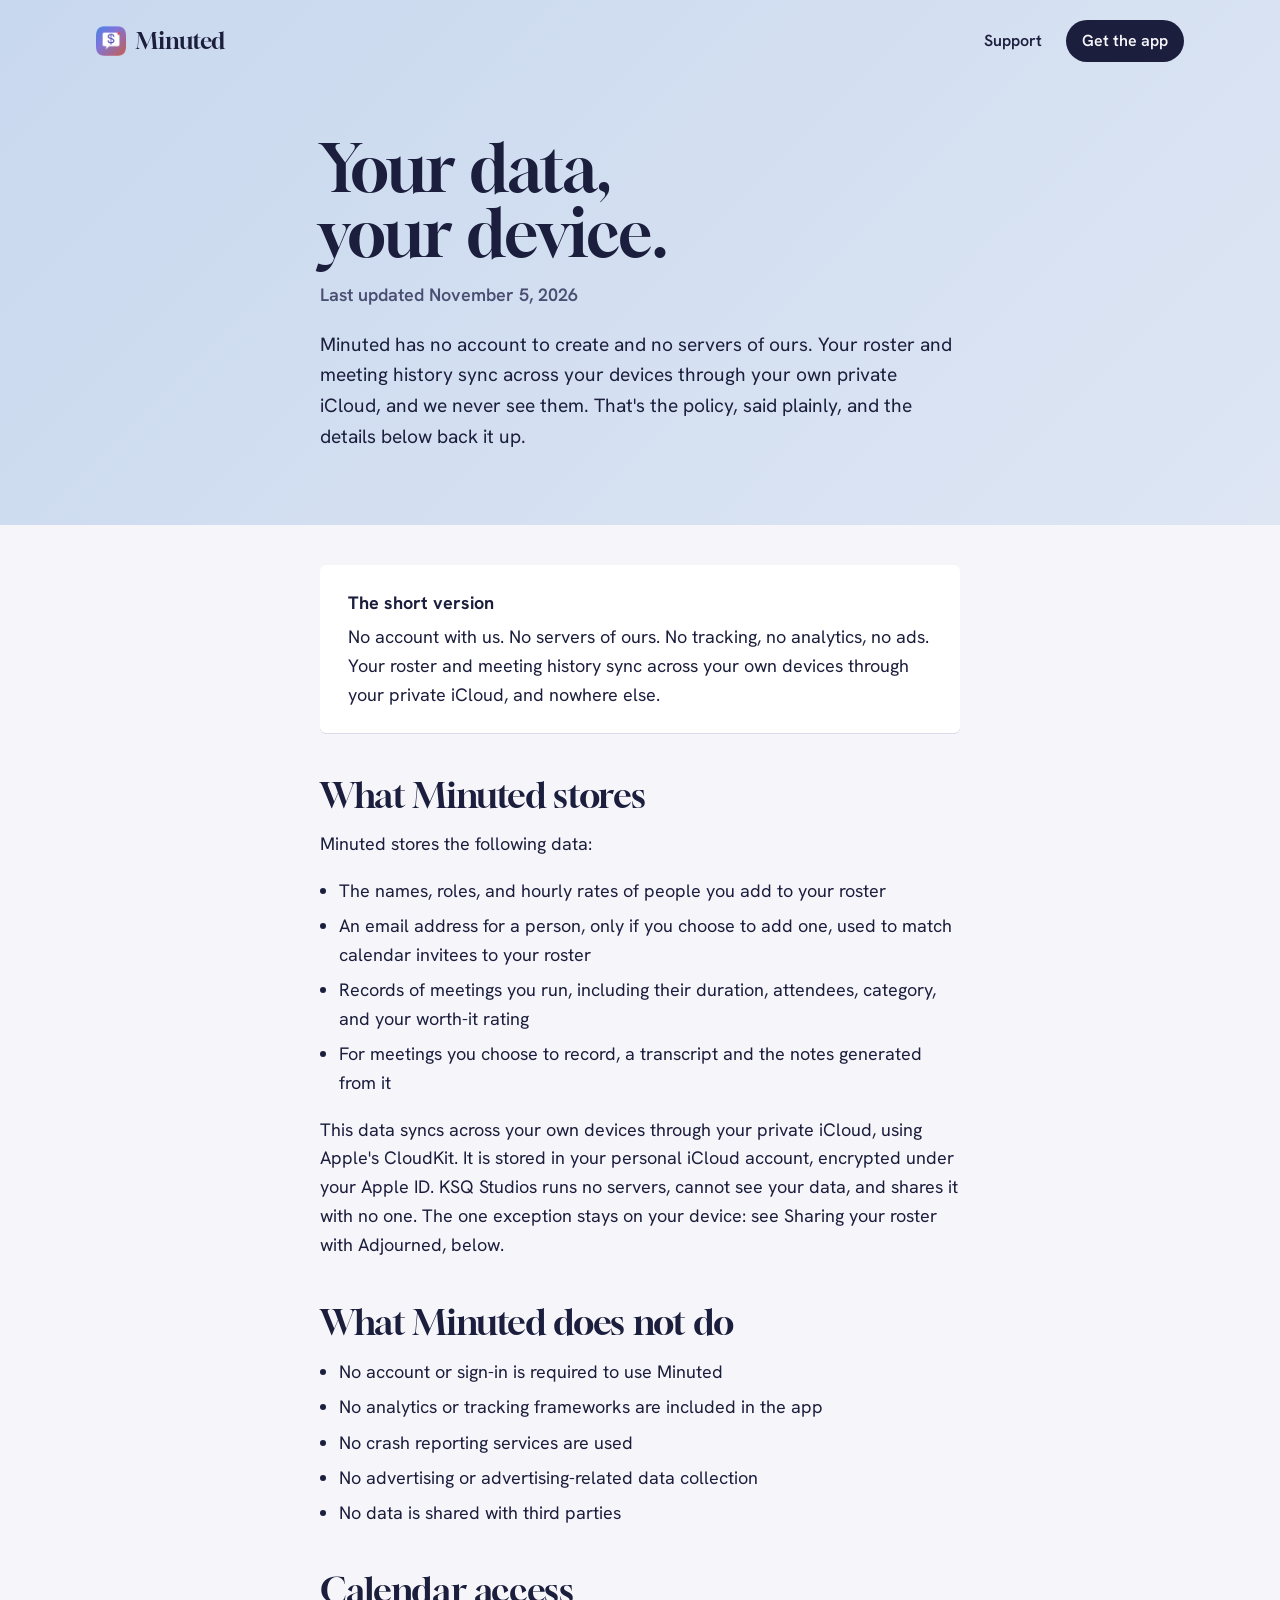
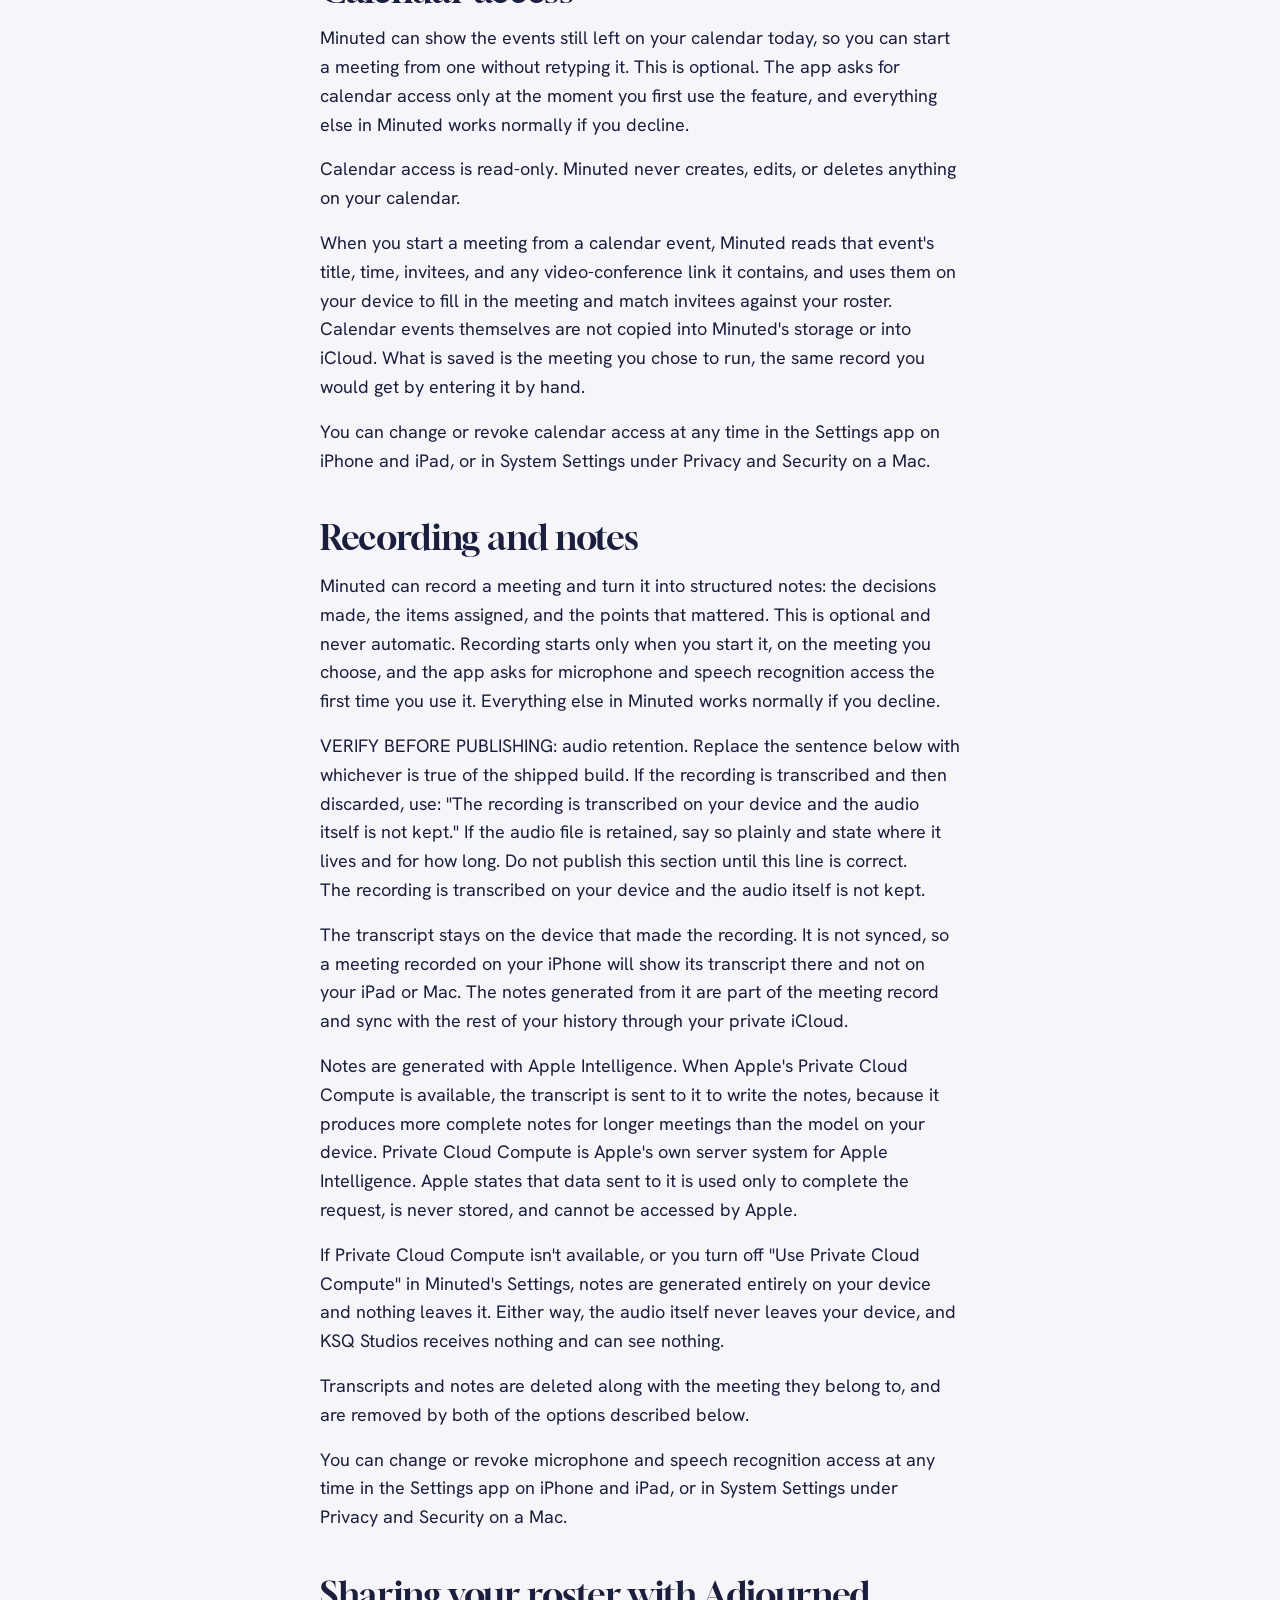
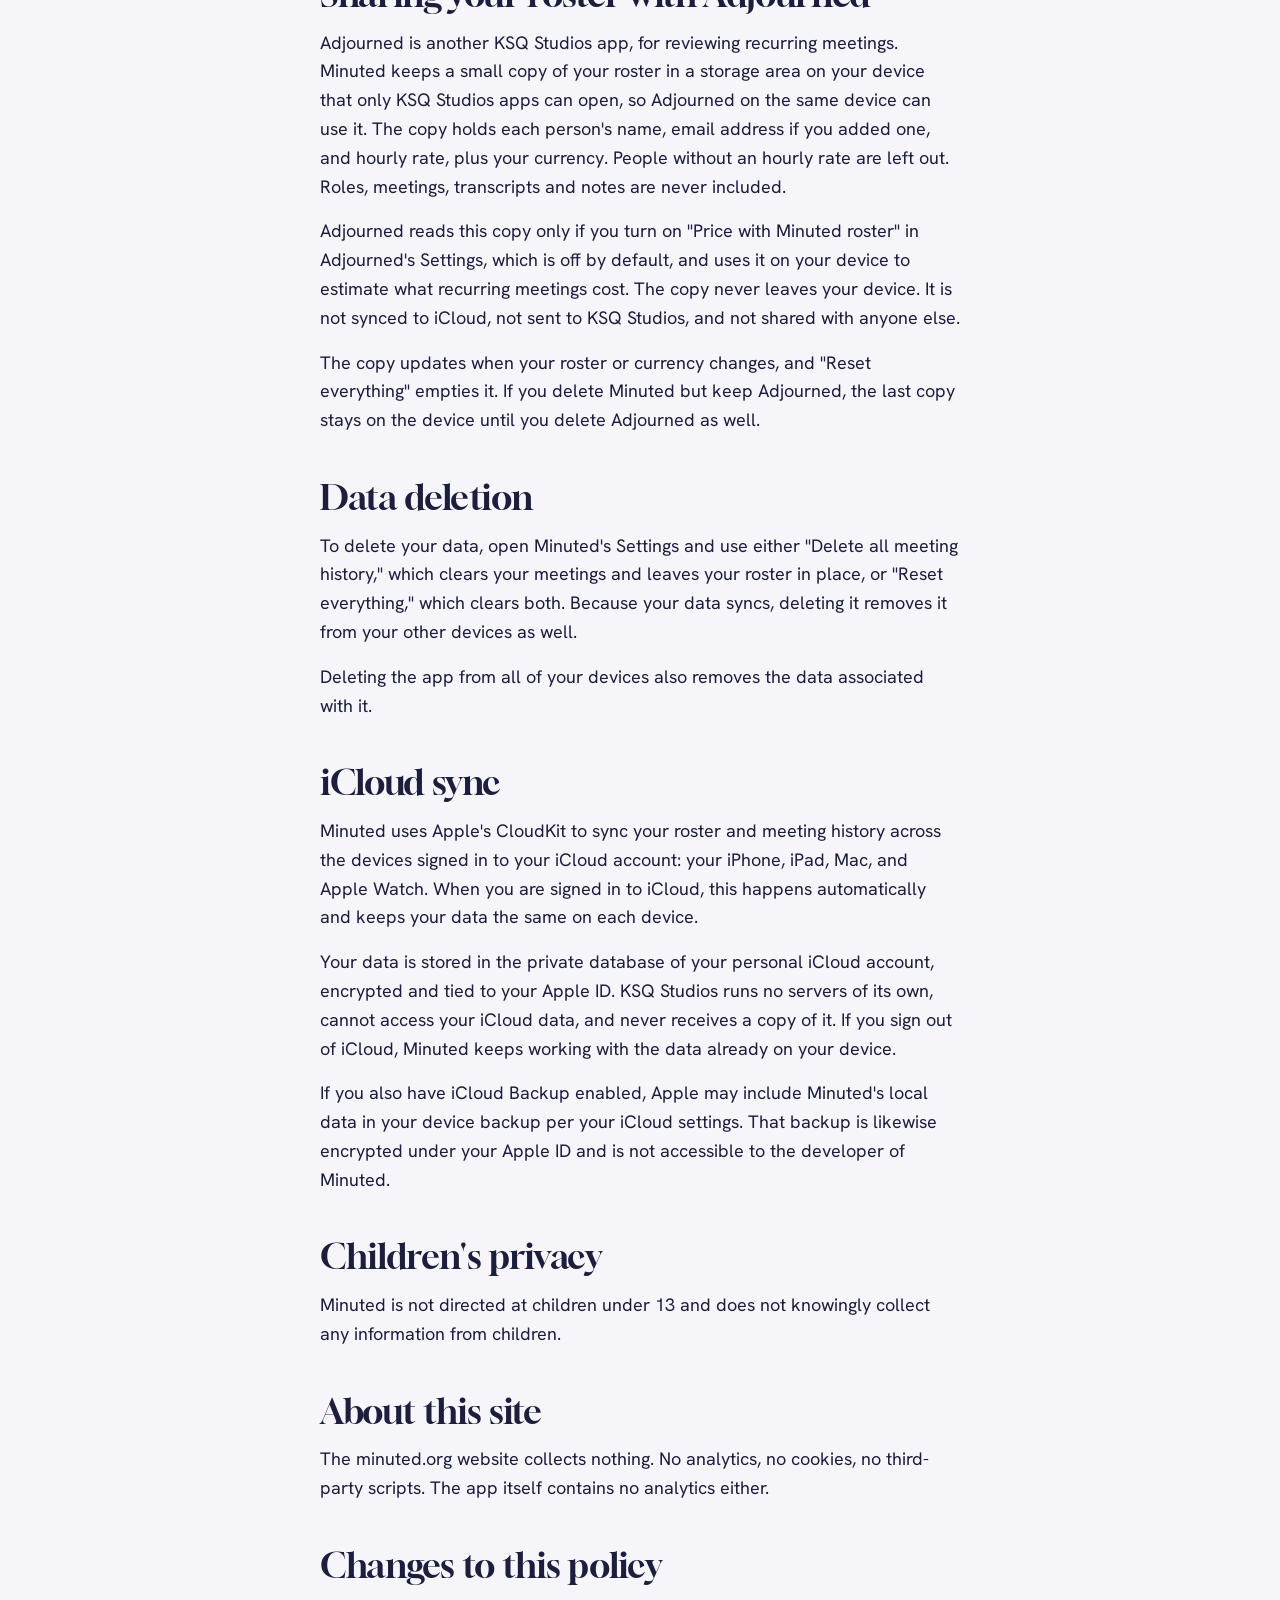
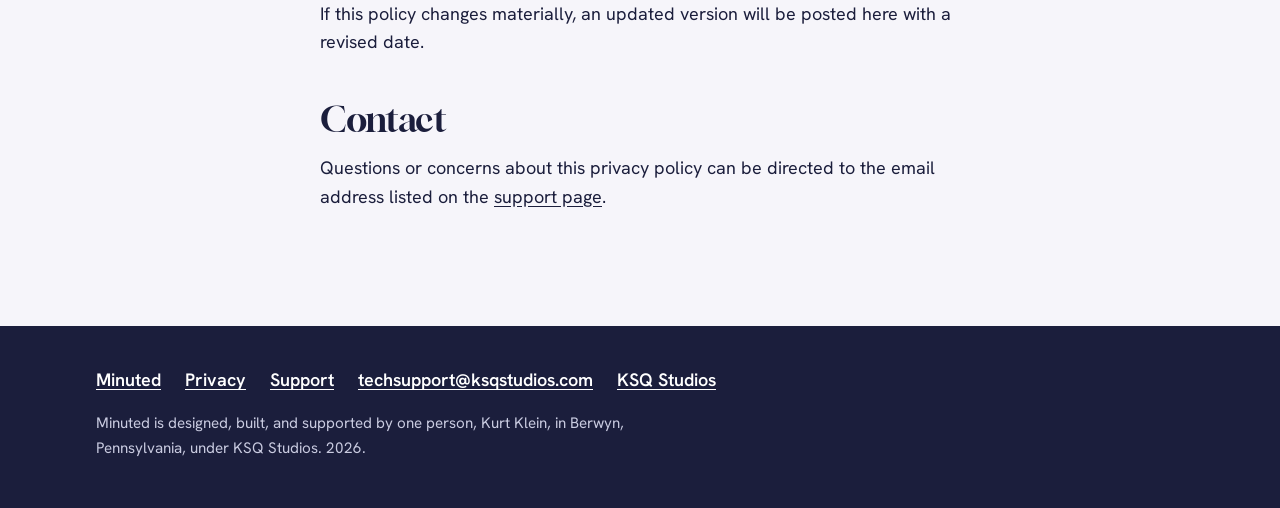
==== commit 63d94540: "Privacy: roster sharing with Adjourned on the same device Co-Authored-By: Claude Opus 5.5 <noreply@a" ====
--- a/privacy.html
+++ b/privacy.html
@@ -40,7 +40,7 @@
   <div class="doc-band">
     <header class="doc-head">
       <h1>Your data, your device.</h1>
-      <p class="updated">Last updated October 23, 2026</p>
+      <p class="updated">Last updated November 5, 2026</p>
       <p class="sub">Minuted has no account to create and no servers of ours. Your roster and meeting history sync across your devices through your own private iCloud, and we never see them. That's the policy, said plainly, and the details below back it up.</p>
     </header>
   </div>
@@ -59,7 +59,7 @@
 <li>Records of meetings you run, including their duration, attendees, category, and your worth-it rating</li>
 <li>For meetings you choose to record, a transcript and the notes generated from it</li>
 </ul>
-<p>This data syncs across your own devices through your private iCloud, using Apple's CloudKit. It is stored in your personal iCloud account, encrypted under your Apple ID. KSQ Studios runs no servers, cannot see your data, and shares it with no one.</p>
+<p>This data syncs across your own devices through your private iCloud, using Apple's CloudKit. It is stored in your personal iCloud account, encrypted under your Apple ID. KSQ Studios runs no servers, cannot see your data, and shares it with no one. The one exception stays on your device: see Sharing your roster with Adjourned, below.</p>
 <h2>What Minuted does not do</h2>
 <ul>
 <li>No account or sign-in is required to use Minuted</li>
@@ -92,6 +92,10 @@
 <p>If Private Cloud Compute isn't available, or you turn off "Use Private Cloud Compute" in Minuted's Settings, notes are generated entirely on your device and nothing leaves it. Either way, the audio itself never leaves your device, and KSQ Studios receives nothing and can see nothing.</p>
 <p>Transcripts and notes are deleted along with the meeting they belong to, and are removed by both of the options described below.</p>
 <p>You can change or revoke microphone and speech recognition access at any time in the Settings app on iPhone and iPad, or in System Settings under Privacy and Security on a Mac.</p>
+<h2>Sharing your roster with Adjourned</h2>
+<p>Adjourned is another KSQ Studios app, for reviewing recurring meetings. Minuted keeps a small copy of your roster in a storage area on your device that only KSQ Studios apps can open, so Adjourned on the same device can use it. The copy holds each person's name, email address if you added one, and hourly rate, plus your currency. People without an hourly rate are left out. Roles, meetings, transcripts and notes are never included.</p>
+<p>Adjourned reads this copy only if you turn on "Price with Minuted roster" in Adjourned's Settings, which is off by default, and uses it on your device to estimate what recurring meetings cost. The copy never leaves your device. It is not synced to iCloud, not sent to KSQ Studios, and not shared with anyone else.</p>
+<p>The copy updates when your roster or currency changes, and "Reset everything" empties it. If you delete Minuted but keep Adjourned, the last copy stays on the device until you delete Adjourned as well.</p>
 <h2>Data deletion</h2>
 <p>To delete your data, open Minuted's Settings and use either "Delete all meeting history," which clears your meetings and leaves your roster in place, or "Reset everything," which clears both. Because your data syncs, deleting it removes it from your other devices as well.</p>
 <p>Deleting the app from all of your devices also removes the data associated with it.</p>
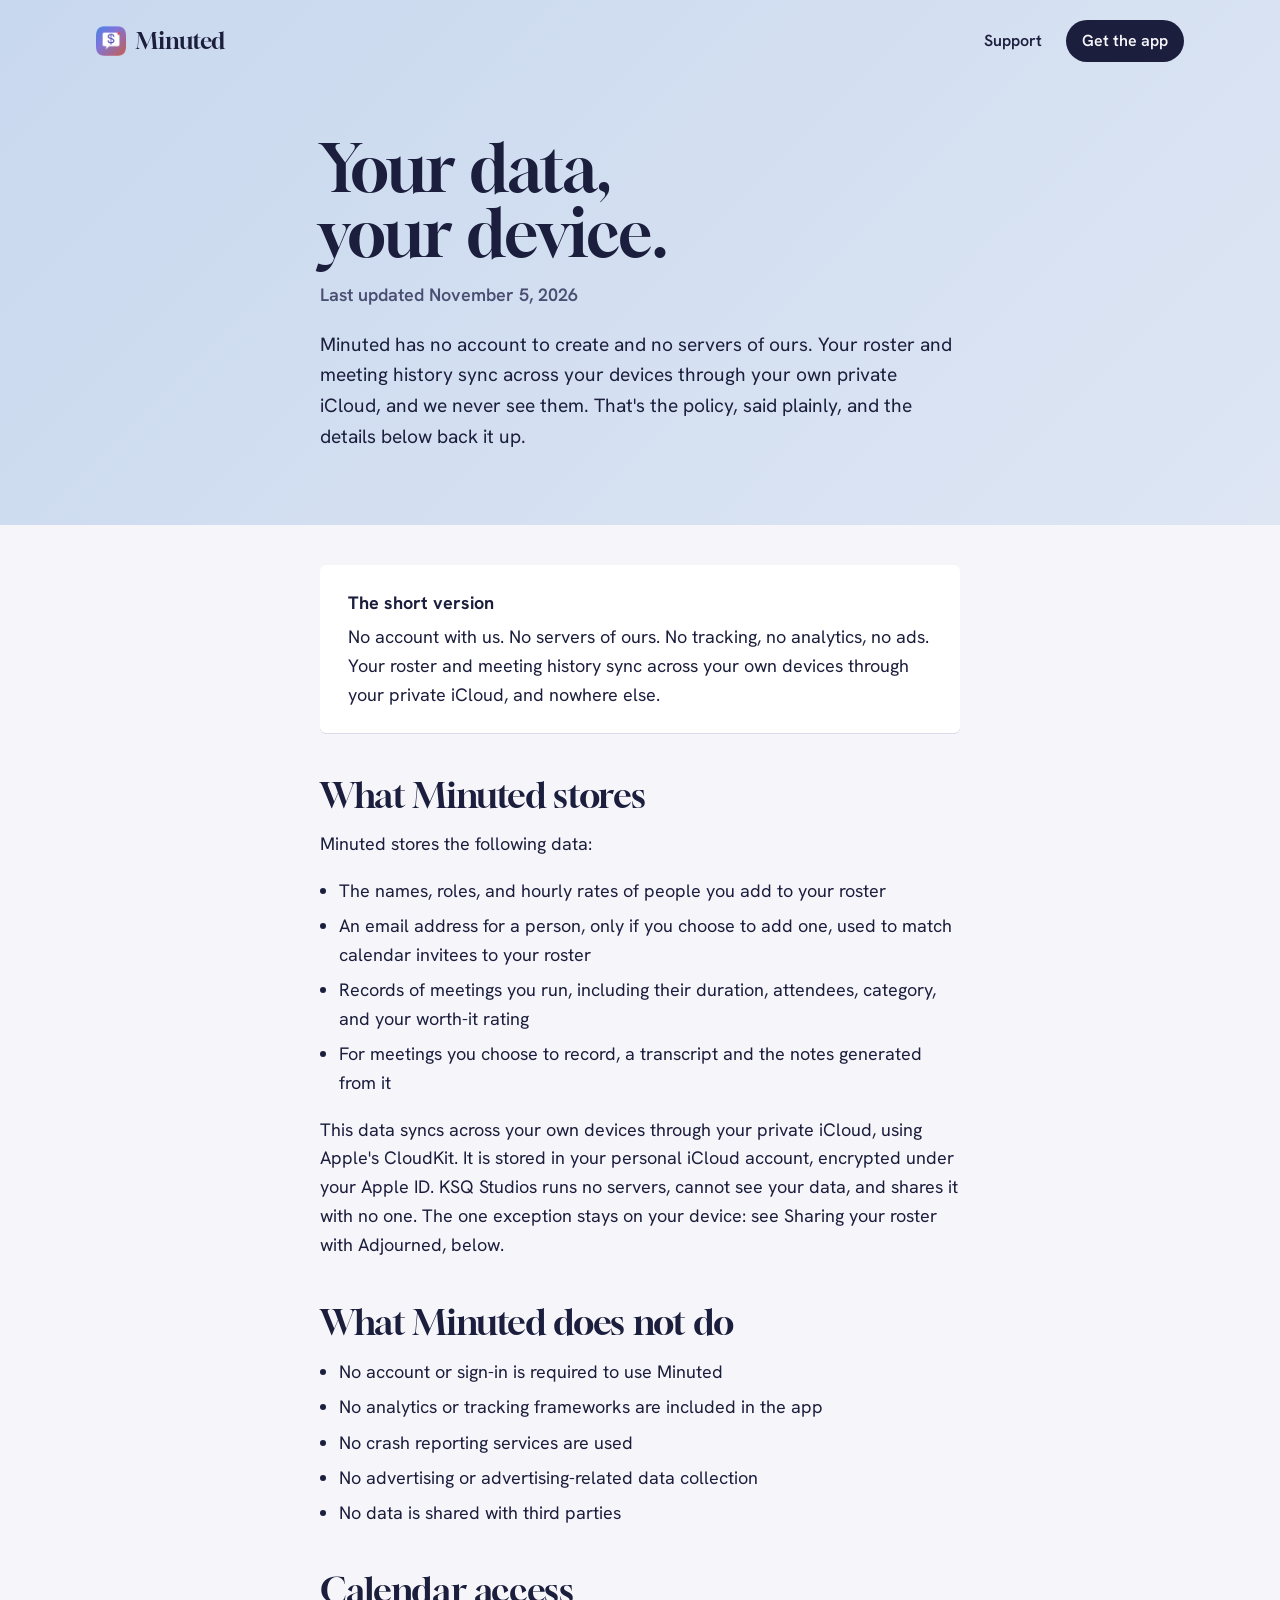
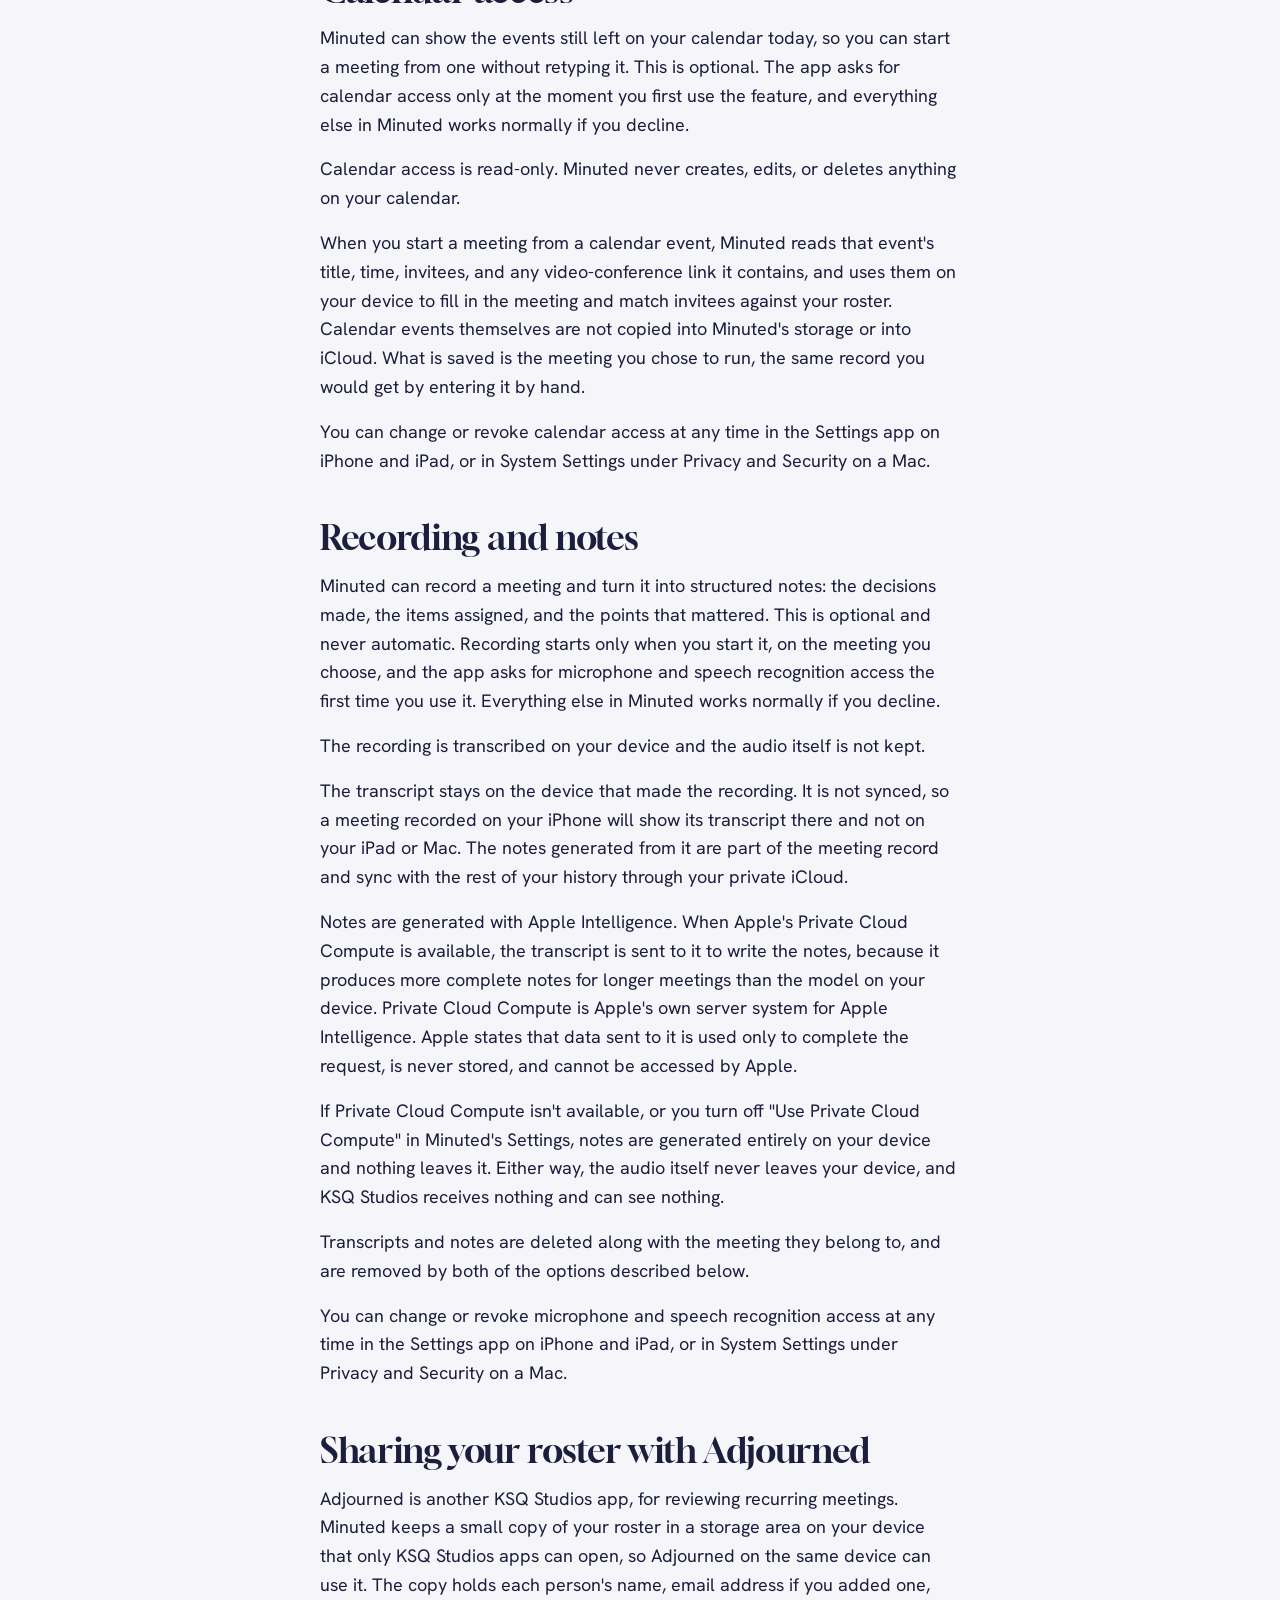
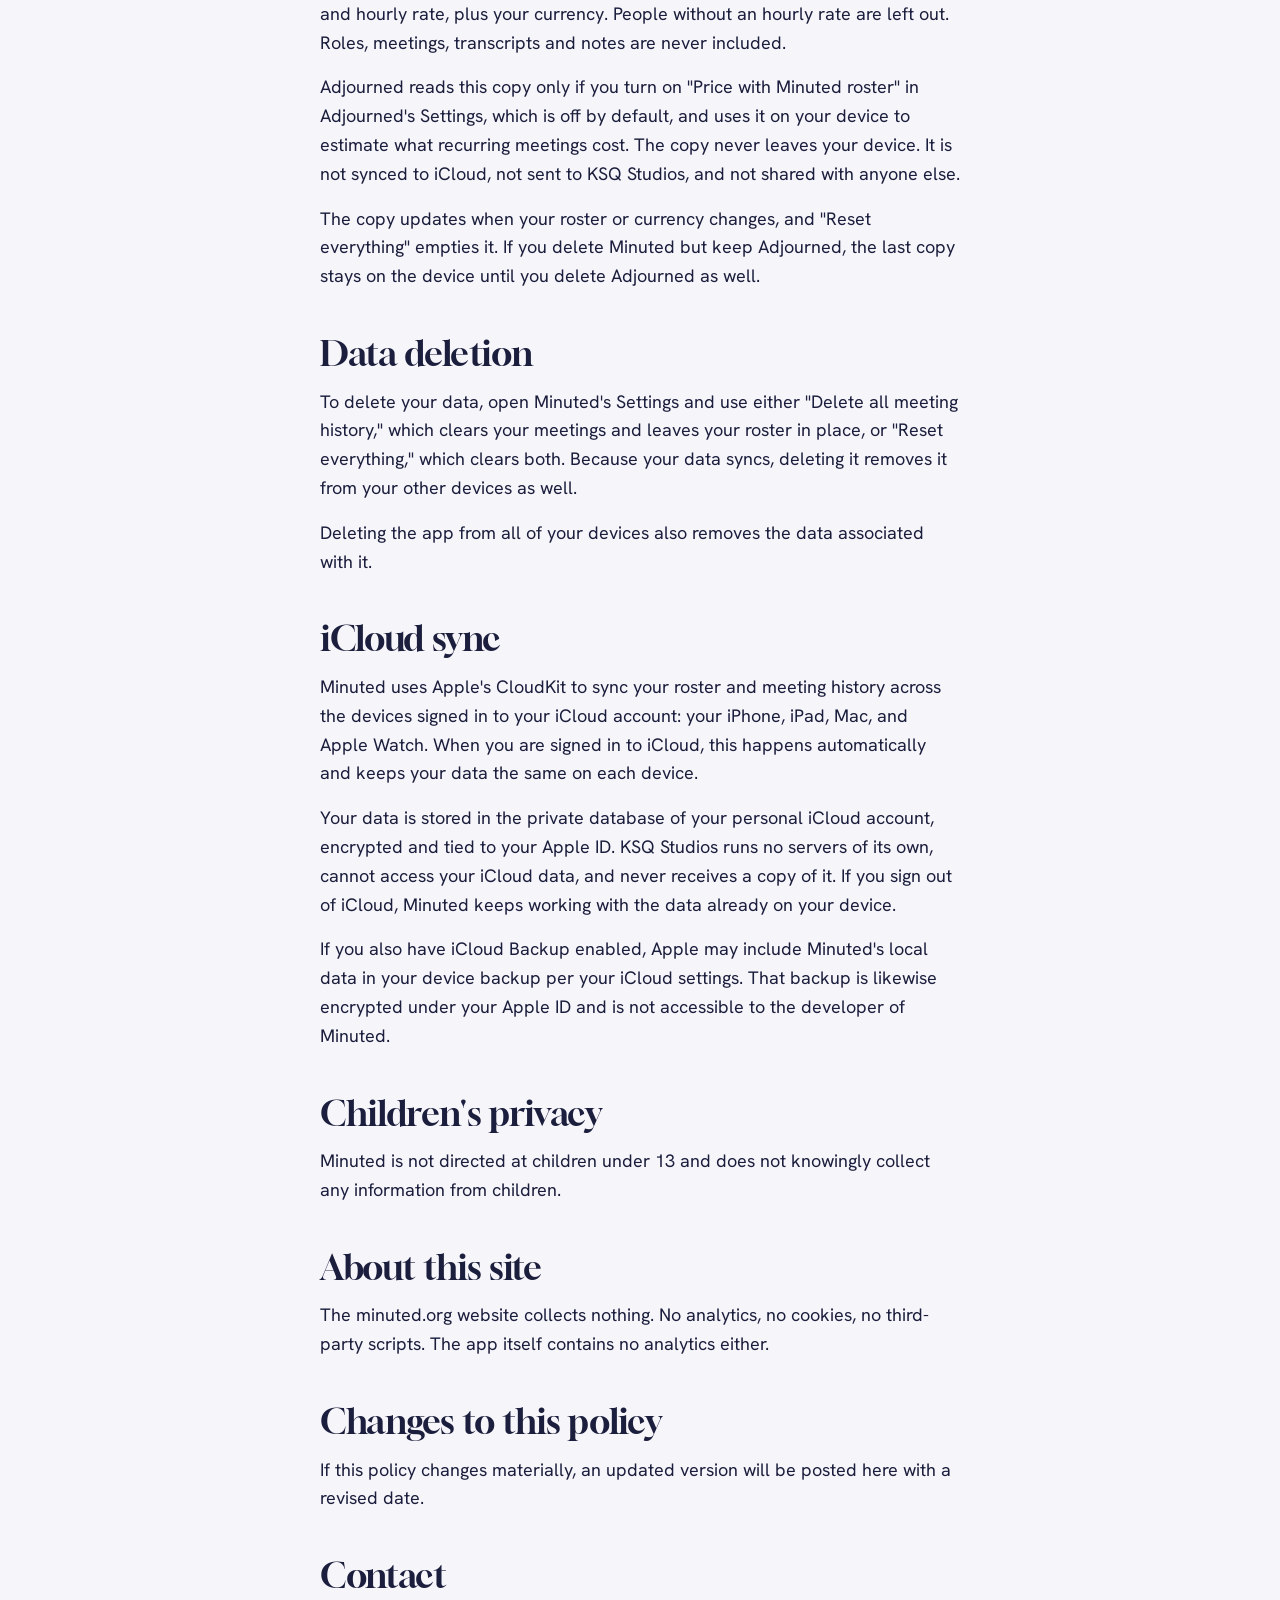
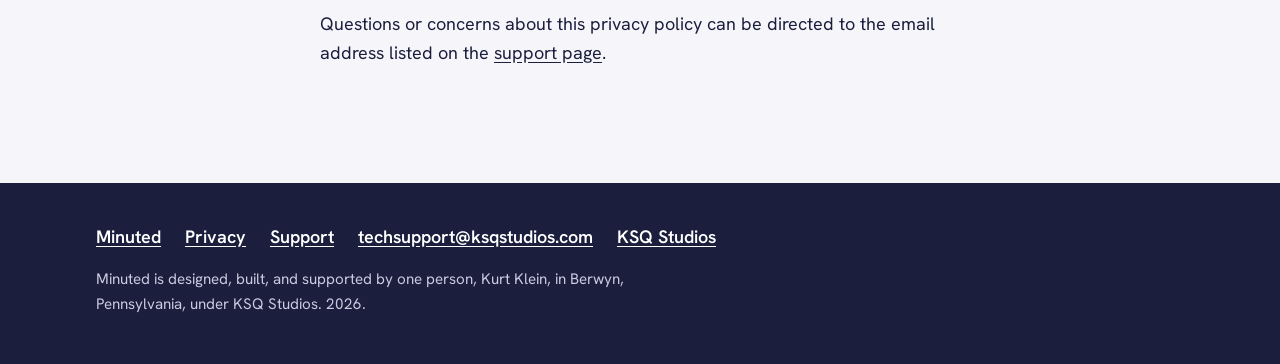
==== commit e2370b2b: "Privacy: remove draft note left visible on the page Co-Authored-By: Claude Opus 5.5 <noreply@anthrop" ====
--- a/privacy.html
+++ b/privacy.html
@@ -75,17 +75,6 @@
 <p>You can change or revoke calendar access at any time in the Settings app on iPhone and iPad, or in System Settings under Privacy and Security on a Mac.</p>
 <h2>Recording and notes</h2>
 <p>Minuted can record a meeting and turn it into structured notes: the decisions made, the items assigned, and the points that mattered. This is optional and never automatic. Recording starts only when you start it, on the meeting you choose, and the app asks for microphone and speech recognition access the first time you use it. Everything else in Minuted works normally if you decline.</p>
-
-        VERIFY BEFORE PUBLISHING: audio retention.
-        Replace the sentence below with whichever is true of the shipped build.
-
-        If the recording is transcribed and then discarded, use:
-          "The recording is transcribed on your device and the audio itself is
-          not kept."
-
-        If the audio file is retained, say so plainly and state where it lives
-        and for how long. Do not publish this section until this line is correct.
-      
 <p>The recording is transcribed on your device and the audio itself is not kept.</p>
 <p>The transcript stays on the device that made the recording. It is not synced, so a meeting recorded on your iPhone will show its transcript there and not on your iPad or Mac. The notes generated from it are part of the meeting record and sync with the rest of your history through your private iCloud.</p>
 <p>Notes are generated with Apple Intelligence. When Apple's Private Cloud Compute is available, the transcript is sent to it to write the notes, because it produces more complete notes for longer meetings than the model on your device. Private Cloud Compute is Apple's own server system for Apple Intelligence. Apple states that data sent to it is used only to complete the request, is never stored, and cannot be accessed by Apple.</p>
